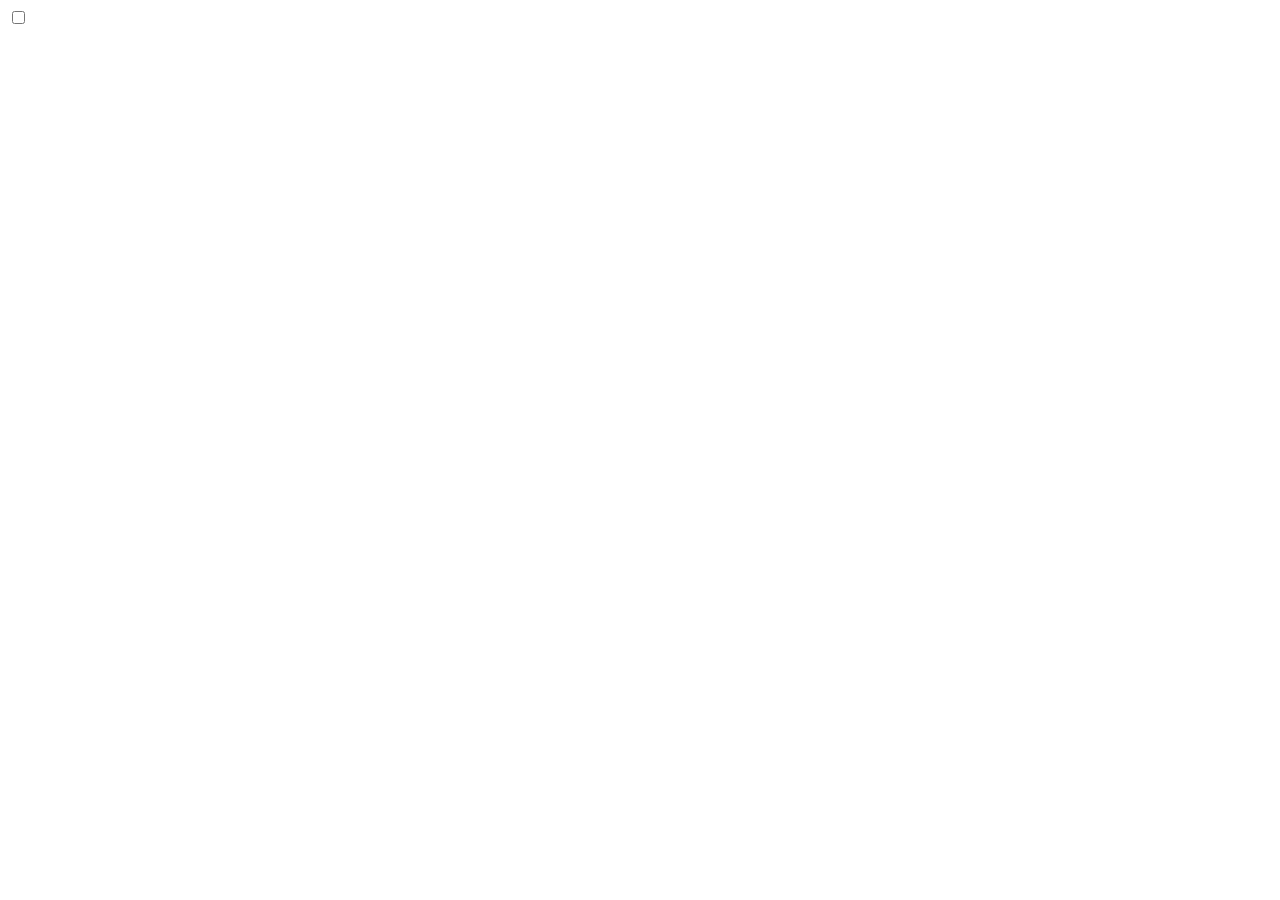
==== horse.html @ a1e8203f "horse" ====
<!DOCTYPE html>
<html lang="en" >
<head>
  <meta charset="UTF-8">
  <title>Clip Clop Clippity Clop [CSS Only] </title>
  <link rel="stylesheet" href="./style.css">

</head>
<body>
<!-- partial:index.partial.html -->
<input type="checkbox" id="toggle" >
<label for="toggle">
	<div class="floor"></div>
	
	<div class="🐴 animate">
		<div class="front-leg right">
			<div class="shoulder">
				<div class="upper">
					<div class="knee">
						<div class="lower">
							<div class="ankle">
								<div class="foot">
									<div class="hoof"></div>
								</div>
							</div>
						</div>
					</div>
				</div>
			</div>
		</div>
		<div class="back-leg right">
			<div class="top">
				<div class="thigh">
					<div class="lower-leg">
						<div class="foot">
							<div class="hoof"></div>
						</div>
					</div>
				</div>
			</div>
		</div>
		<div class="tail">
			<div class="nub">
				<div class="section">
				<div class="section">
				<div class="section">
				<div class="section">
				<div class="section">
				<div class="section last">
				</div>
				</div>
				</div>
				</div>
				</div>
				</div>
			</div>
		</div>
		<div class="body">
			<div class="section">
			<div class="section">
			<div class="section">
			<div class="section">
			<div class="section last">
			</div>
			</div>
			</div>
			</div>
			</div>
			<div class="back-side"></div>
		</div>
		
		<div class="neck">
			<div class="under"></div>
			<div class="front"></div>
			<div class="base"></div>
			<div class="top"></div>
			<div class="shoulder"></div>
		</div>
		<div class="front-leg left">
			<div class="shoulder">
				<div class="upper">
					<div class="knee">
						<div class="lower">
							<div class="ankle">
								<div class="foot">
									<div class="hoof"></div>
								</div>
							</div>
						</div>
					</div>
				</div>
			</div>
		</div>
		
		<div class="back-leg left">
			<div class="top">
				<div class="thigh">
					<div class="lower-leg">
						<div class="foot">
							<div class="hoof"></div>
						</div>
					</div>
				</div>
			</div>
		</div>
		
		<div class="head">
			<div class="skull"></div>
			<div class="nose"></div>
			<div class="face"></div>
			<div class="lip"></div>
			<div class="jaw"></div>
			<div class="chin"></div>
			<div class="ear"></div>
			<div class="eye"></div>
		</div>
	</div>	
	
	<div class="dust front">
		<div class="particle"></div>
		<div class="particle"></div>
		<div class="particle"></div>
		<div class="particle"></div>
		<div class="particle"></div>
		<div class="particle"></div>
		<div class="particle"></div>
		<div class="particle"></div>
		<div class="particle"></div>
		<div class="particle"></div>
		<div class="particle"></div>
		<div class="particle"></div>
		<div class="particle"></div>
		<div class="particle"></div>
		<div class="particle"></div>
		<div class="particle"></div>
		<div class="particle"></div>
		<div class="particle"></div>
		<div class="particle"></div>
		<div class="particle"></div>
		<div class="particle"></div>
		<div class="particle"></div>
		<div class="particle"></div>
		<div class="particle"></div>
		<div class="particle"></div>
		<div class="particle"></div>
		<div class="particle"></div>
		<div class="particle"></div>
		<div class="particle"></div>
		<div class="particle"></div>
	</div>
	<div class="dust back">
		<div class="particle"></div>
		<div class="particle"></div>
		<div class="particle"></div>
		<div class="particle"></div>
		<div class="particle"></div>
		<div class="particle"></div>
		<div class="particle"></div>
		<div class="particle"></div>
		<div class="particle"></div>
		<div class="particle"></div>
		<div class="particle"></div>
		<div class="particle"></div>
		<div class="particle"></div>
		<div class="particle"></div>
		<div class="particle"></div>
		<div class="particle"></div>
		<div class="particle"></div>
		<div class="particle"></div>
		<div class="particle"></div>
		<div class="particle"></div>
		<div class="particle"></div>
		<div class="particle"></div>
		<div class="particle"></div>
		<div class="particle"></div>
		<div class="particle"></div>
		<div class="particle"></div>
		<div class="particle"></div>
		<div class="particle"></div>
		<div class="particle"></div>
		<div class="particle"></div>
	</div>
	
	
</label>
<!-- partial -->
  <script src='https://codepen.io/ste-vg/pen/zBVaZw.js'></script><script  src="./script.js"></script>

</body>
</html>
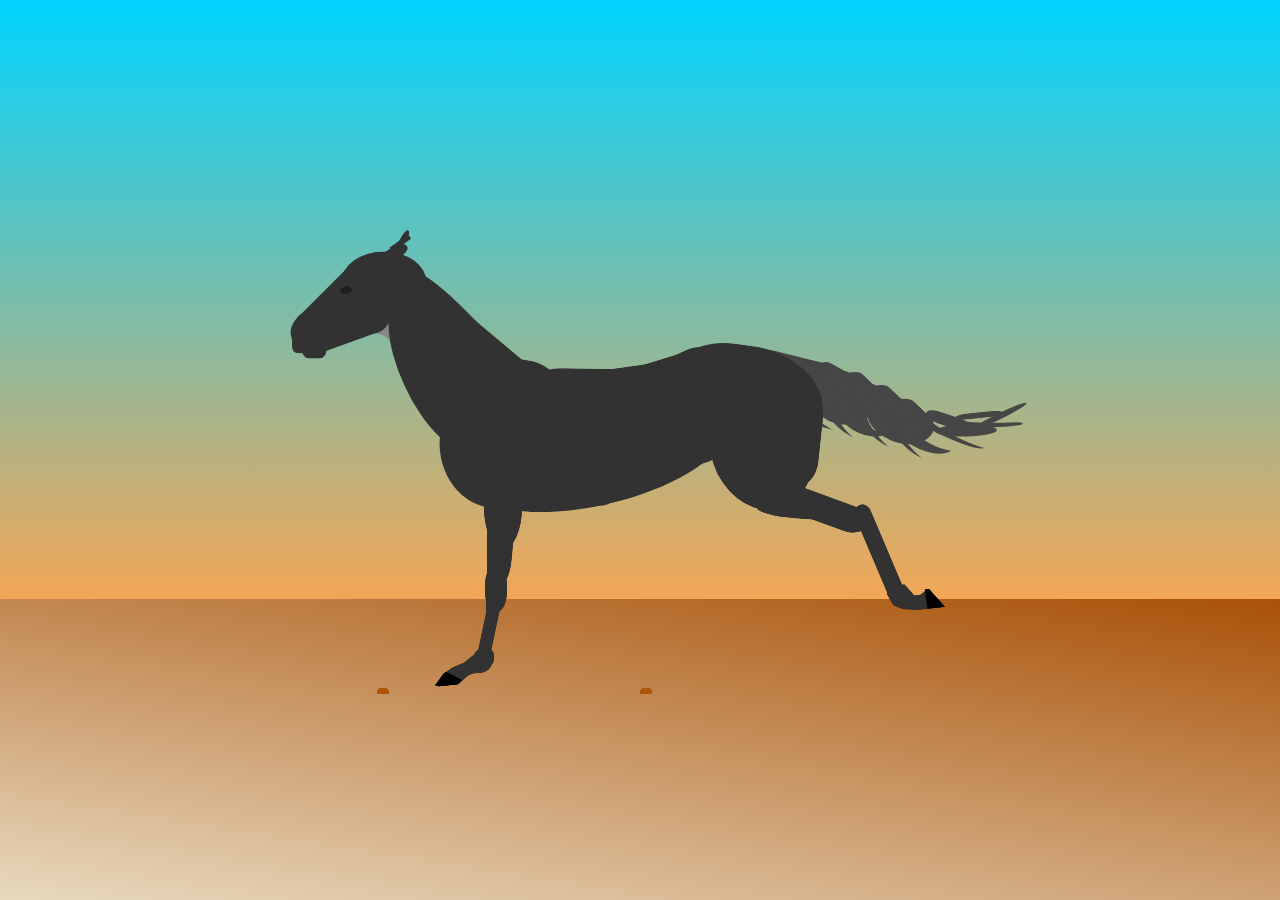
==== commit e5b3dd02: "Update horse.html" ====
--- a/horse.html
+++ b/horse.html
@@ -3,7 +3,7 @@
 <head>
   <meta charset="UTF-8">
   <title>Clip Clop Clippity Clop [CSS Only] </title>
-  <link rel="stylesheet" href="./style.css">
+  <link rel="stylesheet" href="./horse.css">
 
 </head>
 <body>
--- a/horse.css
+++ b/horse.css
@@ -0,0 +1,2782 @@
+@charset "UTF-8";
+/*
+
+Click the horse for slow-mo :)
+
+*/
+:root {
+  font-size: 22vmin;
+  --outlines: transparent;
+  --speed: 0.8s;
+  --delay-gap: 8;
+  --horse-width: 3.8rem;
+  --horse-height: 2.5rem;
+  --color-horse: rgba(50, 50, 50, 1);
+  --color-horse-back: rgba(30, 30, 30, 1);
+  --color-hair: rgba(70, 70, 70, 1);
+  --color-hoof: rgba(0, 0, 0, 1);
+  --color-dust: #AF540B;
+  --color-floor: #F1D1AF;
+  --color-sky: #C4C4FF;
+}
+
+input[type=checkbox] {
+  opacity: 0;
+}
+
+input[type=checkbox]:checked ~ label {
+  --outlines: white;
+  --speed: 8s;
+  --color-horse: rgba(50, 50, 50, 0.3);
+  --color-horse-back: rgba(30, 30, 30, 0.3);
+  --color-hair: rgba(70, 70, 70, 0.3);
+  --color-hoof: rgba(0, 0, 0, 0.3);
+}
+
+* {
+  position: relative;
+}
+
+html, body {
+  width: 100%;
+  height: 100%;
+  margin: 0;
+  padding: 0;
+  background: linear-gradient(0deg, #ffa44e 30%, #00d4ff 100%);
+}
+
+body {
+  display: flex;
+  justify-content: center;
+  align-items: center;
+}
+
+label {
+  cursor: pointer;
+}
+
+.dust {
+  position: fixed;
+  top: 0;
+  left: 0;
+  right: 0;
+  bottom: calc(((100vh - var(--horse-height)) / 2) + 0.02rem);
+  overflow: hidden;
+}
+
+.floor {
+  background-color: var(--color-floor);
+  background: linear-gradient(9deg, #e8d9be 0%, #A95108 100%);
+  position: fixed;
+  top: calc(50vh + (var(--horse-height) / 2) - 0.5rem);
+  left: 0;
+  right: 0;
+  bottom: 0;
+  overflow: hidden;
+}
+
+.dust .particle {
+  background-color: var(--color-dust);
+  width: 0.05rem;
+  height: 0.05rem;
+  border-radius: 50%;
+  position: absolute;
+  border: 1px dashed var(--outlines);
+  top: calc(50vh + (var(--horse-height) / 2) - 0.05rem);
+  left: calc(50vw - (var(--horse-width) / 2) + (var(--horse-width) * 0.15));
+}
+
+.dust.back .particle {
+  left: calc(50vw - (var(--horse-width) / 2) + (var(--horse-width) * 0.5));
+}
+
+@-webkit-keyframes particle-animation-1 {
+  100% {
+    transform: translateX(calc(0.0032284442 * var(--horse-width) )) translateY(calc(-0.0068342587 * (var(--horse-height) / 5))) scale(4) rotate(-121.5deg);
+    opacity: 0;
+  }
+}
+
+@keyframes particle-animation-1 {
+  100% {
+    transform: translateX(calc(0.0032284442 * var(--horse-width) )) translateY(calc(-0.0068342587 * (var(--horse-height) / 5))) scale(4) rotate(-121.5deg);
+    opacity: 0;
+  }
+}
+.particle:nth-child(1) {
+  transform-origin: -20% -20%;
+  -webkit-animation: particle-animation-1 var(--speed) ease-out infinite;
+          animation: particle-animation-1 var(--speed) ease-out infinite;
+  -webkit-animation-delay: calc((var(--speed) * 0.1) + 0.01s);
+          animation-delay: calc((var(--speed) * 0.1) + 0.01s);
+}
+
+.dust.back .particle:nth-child(1) {
+  -webkit-animation-delay: calc((var(--speed) * 0.68) + 0.01s);
+          animation-delay: calc((var(--speed) * 0.68) + 0.01s);
+}
+
+@-webkit-keyframes particle-animation-2 {
+  100% {
+    transform: translateX(calc(0.6863482335 * var(--horse-width) )) translateY(calc(-0.0020651189 * (var(--horse-height) / 5))) scale(3) rotate(-178.5deg);
+    opacity: 0;
+  }
+}
+
+@keyframes particle-animation-2 {
+  100% {
+    transform: translateX(calc(0.6863482335 * var(--horse-width) )) translateY(calc(-0.0020651189 * (var(--horse-height) / 5))) scale(3) rotate(-178.5deg);
+    opacity: 0;
+  }
+}
+.particle:nth-child(2) {
+  transform-origin: -20% -20%;
+  -webkit-animation: particle-animation-2 var(--speed) ease-out infinite;
+          animation: particle-animation-2 var(--speed) ease-out infinite;
+  -webkit-animation-delay: calc((var(--speed) * 0.1) + 0.02s);
+          animation-delay: calc((var(--speed) * 0.1) + 0.02s);
+}
+
+.dust.back .particle:nth-child(2) {
+  -webkit-animation-delay: calc((var(--speed) * 0.68) + 0.02s);
+          animation-delay: calc((var(--speed) * 0.68) + 0.02s);
+}
+
+@-webkit-keyframes particle-animation-3 {
+  100% {
+    transform: translateX(calc(0.329486921 * var(--horse-width) )) translateY(calc(-0.0025315132 * (var(--horse-height) / 5))) scale(6) rotate(-100.5deg);
+    opacity: 0;
+  }
+}
+
+@keyframes particle-animation-3 {
+  100% {
+    transform: translateX(calc(0.329486921 * var(--horse-width) )) translateY(calc(-0.0025315132 * (var(--horse-height) / 5))) scale(6) rotate(-100.5deg);
+    opacity: 0;
+  }
+}
+.particle:nth-child(3) {
+  transform-origin: -20% -20%;
+  -webkit-animation: particle-animation-3 var(--speed) ease-out infinite;
+          animation: particle-animation-3 var(--speed) ease-out infinite;
+  -webkit-animation-delay: calc((var(--speed) * 0.1) + 0.03s);
+          animation-delay: calc((var(--speed) * 0.1) + 0.03s);
+}
+
+.dust.back .particle:nth-child(3) {
+  -webkit-animation-delay: calc((var(--speed) * 0.68) + 0.03s);
+          animation-delay: calc((var(--speed) * 0.68) + 0.03s);
+}
+
+@-webkit-keyframes particle-animation-4 {
+  100% {
+    transform: translateX(calc(0.0039530168 * var(--horse-width) )) translateY(calc(-0.0009096819 * (var(--horse-height) / 5))) scale(5) rotate(-151.5deg);
+    opacity: 0;
+  }
+}
+
+@keyframes particle-animation-4 {
+  100% {
+    transform: translateX(calc(0.0039530168 * var(--horse-width) )) translateY(calc(-0.0009096819 * (var(--horse-height) / 5))) scale(5) rotate(-151.5deg);
+    opacity: 0;
+  }
+}
+.particle:nth-child(4) {
+  transform-origin: -20% -20%;
+  -webkit-animation: particle-animation-4 var(--speed) ease-out infinite;
+          animation: particle-animation-4 var(--speed) ease-out infinite;
+  -webkit-animation-delay: calc((var(--speed) * 0.1) + 0.04s);
+          animation-delay: calc((var(--speed) * 0.1) + 0.04s);
+}
+
+.dust.back .particle:nth-child(4) {
+  -webkit-animation-delay: calc((var(--speed) * 0.68) + 0.04s);
+          animation-delay: calc((var(--speed) * 0.68) + 0.04s);
+}
+
+@-webkit-keyframes particle-animation-5 {
+  100% {
+    transform: translateX(calc(0.7617485774 * var(--horse-width) )) translateY(calc(-0.0078207746 * (var(--horse-height) / 5))) scale(6) rotate(-3deg);
+    opacity: 0;
+  }
+}
+
+@keyframes particle-animation-5 {
+  100% {
+    transform: translateX(calc(0.7617485774 * var(--horse-width) )) translateY(calc(-0.0078207746 * (var(--horse-height) / 5))) scale(6) rotate(-3deg);
+    opacity: 0;
+  }
+}
+.particle:nth-child(5) {
+  transform-origin: -20% -20%;
+  -webkit-animation: particle-animation-5 var(--speed) ease-out infinite;
+          animation: particle-animation-5 var(--speed) ease-out infinite;
+  -webkit-animation-delay: calc((var(--speed) * 0.1) + 0.05s);
+          animation-delay: calc((var(--speed) * 0.1) + 0.05s);
+}
+
+.dust.back .particle:nth-child(5) {
+  -webkit-animation-delay: calc((var(--speed) * 0.68) + 0.05s);
+          animation-delay: calc((var(--speed) * 0.68) + 0.05s);
+}
+
+@-webkit-keyframes particle-animation-6 {
+  100% {
+    transform: translateX(calc(0.2494992791 * var(--horse-width) )) translateY(calc(-0.0000827818 * (var(--horse-height) / 5))) scale(5) rotate(-112.5deg);
+    opacity: 0;
+  }
+}
+
+@keyframes particle-animation-6 {
+  100% {
+    transform: translateX(calc(0.2494992791 * var(--horse-width) )) translateY(calc(-0.0000827818 * (var(--horse-height) / 5))) scale(5) rotate(-112.5deg);
+    opacity: 0;
+  }
+}
+.particle:nth-child(6) {
+  transform-origin: -20% -20%;
+  -webkit-animation: particle-animation-6 var(--speed) ease-out infinite;
+          animation: particle-animation-6 var(--speed) ease-out infinite;
+  -webkit-animation-delay: calc((var(--speed) * 0.1) + 0.06s);
+          animation-delay: calc((var(--speed) * 0.1) + 0.06s);
+}
+
+.dust.back .particle:nth-child(6) {
+  -webkit-animation-delay: calc((var(--speed) * 0.68) + 0.06s);
+          animation-delay: calc((var(--speed) * 0.68) + 0.06s);
+}
+
+@-webkit-keyframes particle-animation-7 {
+  100% {
+    transform: translateX(calc(0.2925409805 * var(--horse-width) )) translateY(calc(-0.0026830112 * (var(--horse-height) / 5))) scale(3) rotate(-120.5deg);
+    opacity: 0;
+  }
+}
+
+@keyframes particle-animation-7 {
+  100% {
+    transform: translateX(calc(0.2925409805 * var(--horse-width) )) translateY(calc(-0.0026830112 * (var(--horse-height) / 5))) scale(3) rotate(-120.5deg);
+    opacity: 0;
+  }
+}
+.particle:nth-child(7) {
+  transform-origin: -20% -20%;
+  -webkit-animation: particle-animation-7 var(--speed) ease-out infinite;
+          animation: particle-animation-7 var(--speed) ease-out infinite;
+  -webkit-animation-delay: calc((var(--speed) * 0.1) + 0.07s);
+          animation-delay: calc((var(--speed) * 0.1) + 0.07s);
+}
+
+.dust.back .particle:nth-child(7) {
+  -webkit-animation-delay: calc((var(--speed) * 0.68) + 0.07s);
+          animation-delay: calc((var(--speed) * 0.68) + 0.07s);
+}
+
+@-webkit-keyframes particle-animation-8 {
+  100% {
+    transform: translateX(calc(0.4235225111 * var(--horse-width) )) translateY(calc(-0.0029435863 * (var(--horse-height) / 5))) scale(4) rotate(-177deg);
+    opacity: 0;
+  }
+}
+
+@keyframes particle-animation-8 {
+  100% {
+    transform: translateX(calc(0.4235225111 * var(--horse-width) )) translateY(calc(-0.0029435863 * (var(--horse-height) / 5))) scale(4) rotate(-177deg);
+    opacity: 0;
+  }
+}
+.particle:nth-child(8) {
+  transform-origin: -20% -20%;
+  -webkit-animation: particle-animation-8 var(--speed) ease-out infinite;
+          animation: particle-animation-8 var(--speed) ease-out infinite;
+  -webkit-animation-delay: calc((var(--speed) * 0.1) + 0.08s);
+          animation-delay: calc((var(--speed) * 0.1) + 0.08s);
+}
+
+.dust.back .particle:nth-child(8) {
+  -webkit-animation-delay: calc((var(--speed) * 0.68) + 0.08s);
+          animation-delay: calc((var(--speed) * 0.68) + 0.08s);
+}
+
+@-webkit-keyframes particle-animation-9 {
+  100% {
+    transform: translateX(calc(0.4312128535 * var(--horse-width) )) translateY(calc(-0.0031257883 * (var(--horse-height) / 5))) scale(3) rotate(-126deg);
+    opacity: 0;
+  }
+}
+
+@keyframes particle-animation-9 {
+  100% {
+    transform: translateX(calc(0.4312128535 * var(--horse-width) )) translateY(calc(-0.0031257883 * (var(--horse-height) / 5))) scale(3) rotate(-126deg);
+    opacity: 0;
+  }
+}
+.particle:nth-child(9) {
+  transform-origin: -20% -20%;
+  -webkit-animation: particle-animation-9 var(--speed) ease-out infinite;
+          animation: particle-animation-9 var(--speed) ease-out infinite;
+  -webkit-animation-delay: calc((var(--speed) * 0.1) + 0.09s);
+          animation-delay: calc((var(--speed) * 0.1) + 0.09s);
+}
+
+.dust.back .particle:nth-child(9) {
+  -webkit-animation-delay: calc((var(--speed) * 0.68) + 0.09s);
+          animation-delay: calc((var(--speed) * 0.68) + 0.09s);
+}
+
+@-webkit-keyframes particle-animation-10 {
+  100% {
+    transform: translateX(calc(0.4293283354 * var(--horse-width) )) translateY(calc(-0.0041234414 * (var(--horse-height) / 5))) scale(5) rotate(-153.5deg);
+    opacity: 0;
+  }
+}
+
+@keyframes particle-animation-10 {
+  100% {
+    transform: translateX(calc(0.4293283354 * var(--horse-width) )) translateY(calc(-0.0041234414 * (var(--horse-height) / 5))) scale(5) rotate(-153.5deg);
+    opacity: 0;
+  }
+}
+.particle:nth-child(10) {
+  transform-origin: -20% -20%;
+  -webkit-animation: particle-animation-10 var(--speed) ease-out infinite;
+          animation: particle-animation-10 var(--speed) ease-out infinite;
+  -webkit-animation-delay: calc((var(--speed) * 0.1) + 0.1s);
+          animation-delay: calc((var(--speed) * 0.1) + 0.1s);
+}
+
+.dust.back .particle:nth-child(10) {
+  -webkit-animation-delay: calc((var(--speed) * 0.68) + 0.1s);
+          animation-delay: calc((var(--speed) * 0.68) + 0.1s);
+}
+
+@-webkit-keyframes particle-animation-11 {
+  100% {
+    transform: translateX(calc(0.2676602237 * var(--horse-width) )) translateY(calc(-0.0078166658 * (var(--horse-height) / 5))) scale(5) rotate(-68.5deg);
+    opacity: 0;
+  }
+}
+
+@keyframes particle-animation-11 {
+  100% {
+    transform: translateX(calc(0.2676602237 * var(--horse-width) )) translateY(calc(-0.0078166658 * (var(--horse-height) / 5))) scale(5) rotate(-68.5deg);
+    opacity: 0;
+  }
+}
+.particle:nth-child(11) {
+  transform-origin: -20% -20%;
+  -webkit-animation: particle-animation-11 var(--speed) ease-out infinite;
+          animation: particle-animation-11 var(--speed) ease-out infinite;
+  -webkit-animation-delay: calc((var(--speed) * 0.1) + 0.11s);
+          animation-delay: calc((var(--speed) * 0.1) + 0.11s);
+}
+
+.dust.back .particle:nth-child(11) {
+  -webkit-animation-delay: calc((var(--speed) * 0.68) + 0.11s);
+          animation-delay: calc((var(--speed) * 0.68) + 0.11s);
+}
+
+@-webkit-keyframes particle-animation-12 {
+  100% {
+    transform: translateX(calc(0.3053255229 * var(--horse-width) )) translateY(calc(-0.0001905918 * (var(--horse-height) / 5))) scale(3) rotate(-66.5deg);
+    opacity: 0;
+  }
+}
+
+@keyframes particle-animation-12 {
+  100% {
+    transform: translateX(calc(0.3053255229 * var(--horse-width) )) translateY(calc(-0.0001905918 * (var(--horse-height) / 5))) scale(3) rotate(-66.5deg);
+    opacity: 0;
+  }
+}
+.particle:nth-child(12) {
+  transform-origin: -20% -20%;
+  -webkit-animation: particle-animation-12 var(--speed) ease-out infinite;
+          animation: particle-animation-12 var(--speed) ease-out infinite;
+  -webkit-animation-delay: calc((var(--speed) * 0.1) + 0.12s);
+          animation-delay: calc((var(--speed) * 0.1) + 0.12s);
+}
+
+.dust.back .particle:nth-child(12) {
+  -webkit-animation-delay: calc((var(--speed) * 0.68) + 0.12s);
+          animation-delay: calc((var(--speed) * 0.68) + 0.12s);
+}
+
+@-webkit-keyframes particle-animation-13 {
+  100% {
+    transform: translateX(calc(0.7486485959 * var(--horse-width) )) translateY(calc(-0.0054117865 * (var(--horse-height) / 5))) scale(3) rotate(-10.5deg);
+    opacity: 0;
+  }
+}
+
+@keyframes particle-animation-13 {
+  100% {
+    transform: translateX(calc(0.7486485959 * var(--horse-width) )) translateY(calc(-0.0054117865 * (var(--horse-height) / 5))) scale(3) rotate(-10.5deg);
+    opacity: 0;
+  }
+}
+.particle:nth-child(13) {
+  transform-origin: -20% -20%;
+  -webkit-animation: particle-animation-13 var(--speed) ease-out infinite;
+          animation: particle-animation-13 var(--speed) ease-out infinite;
+  -webkit-animation-delay: calc((var(--speed) * 0.1) + 0.13s);
+          animation-delay: calc((var(--speed) * 0.1) + 0.13s);
+}
+
+.dust.back .particle:nth-child(13) {
+  -webkit-animation-delay: calc((var(--speed) * 0.68) + 0.13s);
+          animation-delay: calc((var(--speed) * 0.68) + 0.13s);
+}
+
+@-webkit-keyframes particle-animation-14 {
+  100% {
+    transform: translateX(calc(0.4981503299 * var(--horse-width) )) translateY(calc(-0.0069063403 * (var(--horse-height) / 5))) scale(4) rotate(-61deg);
+    opacity: 0;
+  }
+}
+
+@keyframes particle-animation-14 {
+  100% {
+    transform: translateX(calc(0.4981503299 * var(--horse-width) )) translateY(calc(-0.0069063403 * (var(--horse-height) / 5))) scale(4) rotate(-61deg);
+    opacity: 0;
+  }
+}
+.particle:nth-child(14) {
+  transform-origin: -20% -20%;
+  -webkit-animation: particle-animation-14 var(--speed) ease-out infinite;
+          animation: particle-animation-14 var(--speed) ease-out infinite;
+  -webkit-animation-delay: calc((var(--speed) * 0.1) + 0.14s);
+          animation-delay: calc((var(--speed) * 0.1) + 0.14s);
+}
+
+.dust.back .particle:nth-child(14) {
+  -webkit-animation-delay: calc((var(--speed) * 0.68) + 0.14s);
+          animation-delay: calc((var(--speed) * 0.68) + 0.14s);
+}
+
+@-webkit-keyframes particle-animation-15 {
+  100% {
+    transform: translateX(calc(0.1480815897 * var(--horse-width) )) translateY(calc(-0.004215333 * (var(--horse-height) / 5))) scale(4) rotate(-171.5deg);
+    opacity: 0;
+  }
+}
+
+@keyframes particle-animation-15 {
+  100% {
+    transform: translateX(calc(0.1480815897 * var(--horse-width) )) translateY(calc(-0.004215333 * (var(--horse-height) / 5))) scale(4) rotate(-171.5deg);
+    opacity: 0;
+  }
+}
+.particle:nth-child(15) {
+  transform-origin: -20% -20%;
+  -webkit-animation: particle-animation-15 var(--speed) ease-out infinite;
+          animation: particle-animation-15 var(--speed) ease-out infinite;
+  -webkit-animation-delay: calc((var(--speed) * 0.1) + 0.15s);
+          animation-delay: calc((var(--speed) * 0.1) + 0.15s);
+}
+
+.dust.back .particle:nth-child(15) {
+  -webkit-animation-delay: calc((var(--speed) * 0.68) + 0.15s);
+          animation-delay: calc((var(--speed) * 0.68) + 0.15s);
+}
+
+@-webkit-keyframes particle-animation-16 {
+  100% {
+    transform: translateX(calc(0.6856329436 * var(--horse-width) )) translateY(calc(-0.0008222026 * (var(--horse-height) / 5))) scale(3) rotate(-104deg);
+    opacity: 0;
+  }
+}
+
+@keyframes particle-animation-16 {
+  100% {
+    transform: translateX(calc(0.6856329436 * var(--horse-width) )) translateY(calc(-0.0008222026 * (var(--horse-height) / 5))) scale(3) rotate(-104deg);
+    opacity: 0;
+  }
+}
+.particle:nth-child(16) {
+  transform-origin: -20% -20%;
+  -webkit-animation: particle-animation-16 var(--speed) ease-out infinite;
+          animation: particle-animation-16 var(--speed) ease-out infinite;
+  -webkit-animation-delay: calc((var(--speed) * 0.1) + 0.16s);
+          animation-delay: calc((var(--speed) * 0.1) + 0.16s);
+}
+
+.dust.back .particle:nth-child(16) {
+  -webkit-animation-delay: calc((var(--speed) * 0.68) + 0.16s);
+          animation-delay: calc((var(--speed) * 0.68) + 0.16s);
+}
+
+@-webkit-keyframes particle-animation-17 {
+  100% {
+    transform: translateX(calc(0.4456696109 * var(--horse-width) )) translateY(calc(-0.0005863001 * (var(--horse-height) / 5))) scale(4) rotate(-169.5deg);
+    opacity: 0;
+  }
+}
+
+@keyframes particle-animation-17 {
+  100% {
+    transform: translateX(calc(0.4456696109 * var(--horse-width) )) translateY(calc(-0.0005863001 * (var(--horse-height) / 5))) scale(4) rotate(-169.5deg);
+    opacity: 0;
+  }
+}
+.particle:nth-child(17) {
+  transform-origin: -20% -20%;
+  -webkit-animation: particle-animation-17 var(--speed) ease-out infinite;
+          animation: particle-animation-17 var(--speed) ease-out infinite;
+  -webkit-animation-delay: calc((var(--speed) * 0.1) + 0.17s);
+          animation-delay: calc((var(--speed) * 0.1) + 0.17s);
+}
+
+.dust.back .particle:nth-child(17) {
+  -webkit-animation-delay: calc((var(--speed) * 0.68) + 0.17s);
+          animation-delay: calc((var(--speed) * 0.68) + 0.17s);
+}
+
+@-webkit-keyframes particle-animation-18 {
+  100% {
+    transform: translateX(calc(0.1108878425 * var(--horse-width) )) translateY(calc(-0.001044141 * (var(--horse-height) / 5))) scale(5) rotate(-58.5deg);
+    opacity: 0;
+  }
+}
+
+@keyframes particle-animation-18 {
+  100% {
+    transform: translateX(calc(0.1108878425 * var(--horse-width) )) translateY(calc(-0.001044141 * (var(--horse-height) / 5))) scale(5) rotate(-58.5deg);
+    opacity: 0;
+  }
+}
+.particle:nth-child(18) {
+  transform-origin: -20% -20%;
+  -webkit-animation: particle-animation-18 var(--speed) ease-out infinite;
+          animation: particle-animation-18 var(--speed) ease-out infinite;
+  -webkit-animation-delay: calc((var(--speed) * 0.1) + 0.18s);
+          animation-delay: calc((var(--speed) * 0.1) + 0.18s);
+}
+
+.dust.back .particle:nth-child(18) {
+  -webkit-animation-delay: calc((var(--speed) * 0.68) + 0.18s);
+          animation-delay: calc((var(--speed) * 0.68) + 0.18s);
+}
+
+@-webkit-keyframes particle-animation-19 {
+  100% {
+    transform: translateX(calc(0.3542310754 * var(--horse-width) )) translateY(calc(-0.0097791359 * (var(--horse-height) / 5))) scale(3) rotate(-111deg);
+    opacity: 0;
+  }
+}
+
+@keyframes particle-animation-19 {
+  100% {
+    transform: translateX(calc(0.3542310754 * var(--horse-width) )) translateY(calc(-0.0097791359 * (var(--horse-height) / 5))) scale(3) rotate(-111deg);
+    opacity: 0;
+  }
+}
+.particle:nth-child(19) {
+  transform-origin: -20% -20%;
+  -webkit-animation: particle-animation-19 var(--speed) ease-out infinite;
+          animation: particle-animation-19 var(--speed) ease-out infinite;
+  -webkit-animation-delay: calc((var(--speed) * 0.1) + 0.19s);
+          animation-delay: calc((var(--speed) * 0.1) + 0.19s);
+}
+
+.dust.back .particle:nth-child(19) {
+  -webkit-animation-delay: calc((var(--speed) * 0.68) + 0.19s);
+          animation-delay: calc((var(--speed) * 0.68) + 0.19s);
+}
+
+@-webkit-keyframes particle-animation-20 {
+  100% {
+    transform: translateX(calc(0.116361236 * var(--horse-width) )) translateY(calc(-0.006129026 * (var(--horse-height) / 5))) scale(3) rotate(-75.5deg);
+    opacity: 0;
+  }
+}
+
+@keyframes particle-animation-20 {
+  100% {
+    transform: translateX(calc(0.116361236 * var(--horse-width) )) translateY(calc(-0.006129026 * (var(--horse-height) / 5))) scale(3) rotate(-75.5deg);
+    opacity: 0;
+  }
+}
+.particle:nth-child(20) {
+  transform-origin: -20% -20%;
+  -webkit-animation: particle-animation-20 var(--speed) ease-out infinite;
+          animation: particle-animation-20 var(--speed) ease-out infinite;
+  -webkit-animation-delay: calc((var(--speed) * 0.1) + 0.2s);
+          animation-delay: calc((var(--speed) * 0.1) + 0.2s);
+}
+
+.dust.back .particle:nth-child(20) {
+  -webkit-animation-delay: calc((var(--speed) * 0.68) + 0.2s);
+          animation-delay: calc((var(--speed) * 0.68) + 0.2s);
+}
+
+@-webkit-keyframes particle-animation-21 {
+  100% {
+    transform: translateX(calc(0.3695569977 * var(--horse-width) )) translateY(calc(-0.0029111959 * (var(--horse-height) / 5))) scale(3) rotate(-17deg);
+    opacity: 0;
+  }
+}
+
+@keyframes particle-animation-21 {
+  100% {
+    transform: translateX(calc(0.3695569977 * var(--horse-width) )) translateY(calc(-0.0029111959 * (var(--horse-height) / 5))) scale(3) rotate(-17deg);
+    opacity: 0;
+  }
+}
+.particle:nth-child(21) {
+  transform-origin: -20% -20%;
+  -webkit-animation: particle-animation-21 var(--speed) ease-out infinite;
+          animation: particle-animation-21 var(--speed) ease-out infinite;
+  -webkit-animation-delay: calc((var(--speed) * 0.1) + 0.21s);
+          animation-delay: calc((var(--speed) * 0.1) + 0.21s);
+}
+
+.dust.back .particle:nth-child(21) {
+  -webkit-animation-delay: calc((var(--speed) * 0.68) + 0.21s);
+          animation-delay: calc((var(--speed) * 0.68) + 0.21s);
+}
+
+@-webkit-keyframes particle-animation-22 {
+  100% {
+    transform: translateX(calc(0.3635496689 * var(--horse-width) )) translateY(calc(-0.0087510204 * (var(--horse-height) / 5))) scale(5) rotate(-5deg);
+    opacity: 0;
+  }
+}
+
+@keyframes particle-animation-22 {
+  100% {
+    transform: translateX(calc(0.3635496689 * var(--horse-width) )) translateY(calc(-0.0087510204 * (var(--horse-height) / 5))) scale(5) rotate(-5deg);
+    opacity: 0;
+  }
+}
+.particle:nth-child(22) {
+  transform-origin: -20% -20%;
+  -webkit-animation: particle-animation-22 var(--speed) ease-out infinite;
+          animation: particle-animation-22 var(--speed) ease-out infinite;
+  -webkit-animation-delay: calc((var(--speed) * 0.1) + 0.22s);
+          animation-delay: calc((var(--speed) * 0.1) + 0.22s);
+}
+
+.dust.back .particle:nth-child(22) {
+  -webkit-animation-delay: calc((var(--speed) * 0.68) + 0.22s);
+          animation-delay: calc((var(--speed) * 0.68) + 0.22s);
+}
+
+@-webkit-keyframes particle-animation-23 {
+  100% {
+    transform: translateX(calc(0.5275683683 * var(--horse-width) )) translateY(calc(-0.0074630226 * (var(--horse-height) / 5))) scale(4) rotate(-135.5deg);
+    opacity: 0;
+  }
+}
+
+@keyframes particle-animation-23 {
+  100% {
+    transform: translateX(calc(0.5275683683 * var(--horse-width) )) translateY(calc(-0.0074630226 * (var(--horse-height) / 5))) scale(4) rotate(-135.5deg);
+    opacity: 0;
+  }
+}
+.particle:nth-child(23) {
+  transform-origin: -20% -20%;
+  -webkit-animation: particle-animation-23 var(--speed) ease-out infinite;
+          animation: particle-animation-23 var(--speed) ease-out infinite;
+  -webkit-animation-delay: calc((var(--speed) * 0.1) + 0.23s);
+          animation-delay: calc((var(--speed) * 0.1) + 0.23s);
+}
+
+.dust.back .particle:nth-child(23) {
+  -webkit-animation-delay: calc((var(--speed) * 0.68) + 0.23s);
+          animation-delay: calc((var(--speed) * 0.68) + 0.23s);
+}
+
+@-webkit-keyframes particle-animation-24 {
+  100% {
+    transform: translateX(calc(0.1238142399 * var(--horse-width) )) translateY(calc(-0.001931674 * (var(--horse-height) / 5))) scale(6) rotate(-34deg);
+    opacity: 0;
+  }
+}
+
+@keyframes particle-animation-24 {
+  100% {
+    transform: translateX(calc(0.1238142399 * var(--horse-width) )) translateY(calc(-0.001931674 * (var(--horse-height) / 5))) scale(6) rotate(-34deg);
+    opacity: 0;
+  }
+}
+.particle:nth-child(24) {
+  transform-origin: -20% -20%;
+  -webkit-animation: particle-animation-24 var(--speed) ease-out infinite;
+          animation: particle-animation-24 var(--speed) ease-out infinite;
+  -webkit-animation-delay: calc((var(--speed) * 0.1) + 0.24s);
+          animation-delay: calc((var(--speed) * 0.1) + 0.24s);
+}
+
+.dust.back .particle:nth-child(24) {
+  -webkit-animation-delay: calc((var(--speed) * 0.68) + 0.24s);
+          animation-delay: calc((var(--speed) * 0.68) + 0.24s);
+}
+
+@-webkit-keyframes particle-animation-25 {
+  100% {
+    transform: translateX(calc(0.3157641913 * var(--horse-width) )) translateY(calc(-0.0091640135 * (var(--horse-height) / 5))) scale(6) rotate(-9.5deg);
+    opacity: 0;
+  }
+}
+
+@keyframes particle-animation-25 {
+  100% {
+    transform: translateX(calc(0.3157641913 * var(--horse-width) )) translateY(calc(-0.0091640135 * (var(--horse-height) / 5))) scale(6) rotate(-9.5deg);
+    opacity: 0;
+  }
+}
+.particle:nth-child(25) {
+  transform-origin: -20% -20%;
+  -webkit-animation: particle-animation-25 var(--speed) ease-out infinite;
+          animation: particle-animation-25 var(--speed) ease-out infinite;
+  -webkit-animation-delay: calc((var(--speed) * 0.1) + 0.25s);
+          animation-delay: calc((var(--speed) * 0.1) + 0.25s);
+}
+
+.dust.back .particle:nth-child(25) {
+  -webkit-animation-delay: calc((var(--speed) * 0.68) + 0.25s);
+          animation-delay: calc((var(--speed) * 0.68) + 0.25s);
+}
+
+@-webkit-keyframes particle-animation-26 {
+  100% {
+    transform: translateX(calc(0.1661312257 * var(--horse-width) )) translateY(calc(-0.0052981675 * (var(--horse-height) / 5))) scale(6) rotate(-167.5deg);
+    opacity: 0;
+  }
+}
+
+@keyframes particle-animation-26 {
+  100% {
+    transform: translateX(calc(0.1661312257 * var(--horse-width) )) translateY(calc(-0.0052981675 * (var(--horse-height) / 5))) scale(6) rotate(-167.5deg);
+    opacity: 0;
+  }
+}
+.particle:nth-child(26) {
+  transform-origin: -20% -20%;
+  -webkit-animation: particle-animation-26 var(--speed) ease-out infinite;
+          animation: particle-animation-26 var(--speed) ease-out infinite;
+  -webkit-animation-delay: calc((var(--speed) * 0.1) + 0.26s);
+          animation-delay: calc((var(--speed) * 0.1) + 0.26s);
+}
+
+.dust.back .particle:nth-child(26) {
+  -webkit-animation-delay: calc((var(--speed) * 0.68) + 0.26s);
+          animation-delay: calc((var(--speed) * 0.68) + 0.26s);
+}
+
+@-webkit-keyframes particle-animation-27 {
+  100% {
+    transform: translateX(calc(0.6388802869 * var(--horse-width) )) translateY(calc(-0.0034645177 * (var(--horse-height) / 5))) scale(4) rotate(-140.5deg);
+    opacity: 0;
+  }
+}
+
+@keyframes particle-animation-27 {
+  100% {
+    transform: translateX(calc(0.6388802869 * var(--horse-width) )) translateY(calc(-0.0034645177 * (var(--horse-height) / 5))) scale(4) rotate(-140.5deg);
+    opacity: 0;
+  }
+}
+.particle:nth-child(27) {
+  transform-origin: -20% -20%;
+  -webkit-animation: particle-animation-27 var(--speed) ease-out infinite;
+          animation: particle-animation-27 var(--speed) ease-out infinite;
+  -webkit-animation-delay: calc((var(--speed) * 0.1) + 0.27s);
+          animation-delay: calc((var(--speed) * 0.1) + 0.27s);
+}
+
+.dust.back .particle:nth-child(27) {
+  -webkit-animation-delay: calc((var(--speed) * 0.68) + 0.27s);
+          animation-delay: calc((var(--speed) * 0.68) + 0.27s);
+}
+
+@-webkit-keyframes particle-animation-28 {
+  100% {
+    transform: translateX(calc(0.2704423215 * var(--horse-width) )) translateY(calc(-0.0058200562 * (var(--horse-height) / 5))) scale(5) rotate(-145deg);
+    opacity: 0;
+  }
+}
+
+@keyframes particle-animation-28 {
+  100% {
+    transform: translateX(calc(0.2704423215 * var(--horse-width) )) translateY(calc(-0.0058200562 * (var(--horse-height) / 5))) scale(5) rotate(-145deg);
+    opacity: 0;
+  }
+}
+.particle:nth-child(28) {
+  transform-origin: -20% -20%;
+  -webkit-animation: particle-animation-28 var(--speed) ease-out infinite;
+          animation: particle-animation-28 var(--speed) ease-out infinite;
+  -webkit-animation-delay: calc((var(--speed) * 0.1) + 0.28s);
+          animation-delay: calc((var(--speed) * 0.1) + 0.28s);
+}
+
+.dust.back .particle:nth-child(28) {
+  -webkit-animation-delay: calc((var(--speed) * 0.68) + 0.28s);
+          animation-delay: calc((var(--speed) * 0.68) + 0.28s);
+}
+
+@-webkit-keyframes particle-animation-29 {
+  100% {
+    transform: translateX(calc(0.6475290031 * var(--horse-width) )) translateY(calc(-0.0072448638 * (var(--horse-height) / 5))) scale(4) rotate(-100.5deg);
+    opacity: 0;
+  }
+}
+
+@keyframes particle-animation-29 {
+  100% {
+    transform: translateX(calc(0.6475290031 * var(--horse-width) )) translateY(calc(-0.0072448638 * (var(--horse-height) / 5))) scale(4) rotate(-100.5deg);
+    opacity: 0;
+  }
+}
+.particle:nth-child(29) {
+  transform-origin: -20% -20%;
+  -webkit-animation: particle-animation-29 var(--speed) ease-out infinite;
+          animation: particle-animation-29 var(--speed) ease-out infinite;
+  -webkit-animation-delay: calc((var(--speed) * 0.1) + 0.29s);
+          animation-delay: calc((var(--speed) * 0.1) + 0.29s);
+}
+
+.dust.back .particle:nth-child(29) {
+  -webkit-animation-delay: calc((var(--speed) * 0.68) + 0.29s);
+          animation-delay: calc((var(--speed) * 0.68) + 0.29s);
+}
+
+@-webkit-keyframes particle-animation-30 {
+  100% {
+    transform: translateX(calc(0.4453159891 * var(--horse-width) )) translateY(calc(-0.0024544691 * (var(--horse-height) / 5))) scale(3) rotate(-4deg);
+    opacity: 0;
+  }
+}
+
+@keyframes particle-animation-30 {
+  100% {
+    transform: translateX(calc(0.4453159891 * var(--horse-width) )) translateY(calc(-0.0024544691 * (var(--horse-height) / 5))) scale(3) rotate(-4deg);
+    opacity: 0;
+  }
+}
+.particle:nth-child(30) {
+  transform-origin: -20% -20%;
+  -webkit-animation: particle-animation-30 var(--speed) ease-out infinite;
+          animation: particle-animation-30 var(--speed) ease-out infinite;
+  -webkit-animation-delay: calc((var(--speed) * 0.1) + 0.3s);
+          animation-delay: calc((var(--speed) * 0.1) + 0.3s);
+}
+
+.dust.back .particle:nth-child(30) {
+  -webkit-animation-delay: calc((var(--speed) * 0.68) + 0.3s);
+          animation-delay: calc((var(--speed) * 0.68) + 0.3s);
+}
+
+.🐴 {
+  width: var(--horse-width);
+  height: var(--horse-height);
+  border: 0px solid var(--outlines);
+}
+
+.🐴 *, .🐴 *:after, .🐴 *:before {
+  border: 1px dashed var(--outlines);
+}
+
+.🐴 > * {
+  position: absolute;
+  top: var(--part-y, 0);
+  left: var(--part-x, 0);
+  width: var(--part-width, 10px);
+  height: var(--part-height, 10px);
+  border-radius: var(--part-radius, 0);
+  transform: rotate(var(--part-rotate, 0deg));
+  transform-origin: var(--part-origin, 50% 50%);
+  -webkit-animation-delay: var(--delay, 0s) !important;
+          animation-delay: var(--delay, 0s) !important;
+}
+
+.🐴 > * *, .🐴 > * *:after, .🐴 > * *:before {
+  position: absolute;
+  background-color: var(--color-horse);
+  top: var(--shape-y, 0);
+  left: var(--shape-x, 0);
+  width: var(--shape-width, 10px);
+  height: var(--shape-height, 10px);
+  border-radius: var(--shape-radius, 0);
+  transform: rotate(var(--shape-rotate, 0deg));
+  transform-origin: var(--shape-origin, 50% 50%);
+  -webkit-animation-delay: var(--delay, 0s) !important;
+          animation-delay: var(--delay, 0s) !important;
+}
+
+/* ================
+
+   HEAD
+
+   ================ */
+.head {
+  --part-width: 20%;
+  --part-height: 15%;
+  --part-x: -1%;
+  --part-y: 3%;
+  --part-origin: 100% 50%;
+  --part-rotate: -40deg;
+  border: none;
+}
+
+.head .skull {
+  --shape-width: 55%;
+  --shape-height: 80%;
+  --shape-radius: 50%;
+  --shape-x: 43%;
+  --shape-y: 10%;
+  --shape-rotate: 40deg;
+}
+
+.head .eye {
+  background-color: var(--color-horse-back);
+  --shape-width: 6%;
+  --shape-height: 10%;
+  --shape-radius: 30% 100%;
+  --shape-x: 45%;
+  --shape-y: 20%;
+  --shape-rotate: 0deg;
+}
+
+.head .face {
+  --shape-width: 47%;
+  --shape-height: 50%;
+  --shape-y: 8%;
+  --shape-x: 14%;
+  --shape-rotate: -5deg;
+}
+
+.head .nose {
+  --shape-x: 0%;
+  --shape-y: 11.7%;
+  --shape-width: 24%;
+  --shape-height: 35%;
+  --shape-radius: 50%;
+  --shape-rotate: -12deg;
+}
+
+.head .jaw {
+  --shape-width: 25%;
+  --shape-height: 60%;
+  --shape-x: 40%;
+  --shape-y: 37%;
+  --shape-radius: 45%;
+  transform: skew(0deg) rotate(40deg);
+}
+
+.head .lip {
+  --shape-rotate: 40deg;
+  --shape-x: -3%;
+  --shape-y: 28%;
+  --shape-radius: 30%;
+  --shape-width: 12%;
+  --shape-height: 25%;
+}
+
+.head .chin {
+  --shape-width: 15%;
+  --shape-height: 40%;
+  --shape-y: 31%;
+  --shape-x: 2%;
+  --shape-radius: 30%;
+  --shape-rotate: 40deg;
+}
+
+.head .chin:after {
+  content: "";
+  --shape-width: 130%;
+  --shape-height: 180%;
+  --shape-radius: 0;
+  --shape-x: 123%;
+  --shape-y: -95%;
+  --shape-rotate: 70deg;
+}
+
+.head .ear {
+  --shape-width: 20%;
+  --shape-height: 15%;
+  --shape-y: 17%;
+  --shape-x: 78%;
+  --shape-radius: 50%;
+  --shape-rotate: 10deg;
+  --shape-origin: 0% 50%;
+}
+
+.head .ear:after {
+  content: "";
+  --shape-width: 70%;
+  --shape-height: 40%;
+  --shape-y: 10%;
+  --shape-x: 65%;
+  --shape-radius: 40%;
+  --shape-rotate: -30deg;
+}
+
+.head .ear:before {
+  content: "";
+  --shape-width: 70%;
+  --shape-height: 30%;
+  --shape-y: -20%;
+  --shape-x: 50%;
+  --shape-radius: 0%;
+  --shape-rotate: -5deg;
+}
+
+/* ================
+
+   NECK
+
+   ================ */
+.neck {
+  --part-width: 30%;
+  --part-height: 25%;
+  --part-x: 5%;
+  --part-y: 35%;
+  --part-origin: 90% 50%;
+  --part-rotate: 45deg;
+  border: none;
+}
+
+.neck .under {
+  --shape-height: 40%;
+  --shape-width: 16%;
+  --shape-radius: 50%;
+  --shape-x: 11%;
+  --shape-y: 55%;
+  --shape-rotate: -19deg;
+  background-color: transparent;
+  border-top: 0.07rem outset var(--color-horse);
+}
+
+.neck .front {
+  --shape-width: 75%;
+  --shape-height: 55%;
+  --shape-radius: 50%;
+  --shape-y: 28%;
+  --shape-x: 7%;
+  --shape-rotate: 20deg;
+}
+
+.neck .top {
+  --shape-x: 10%;
+  --shape-y: 5%;
+  --shape-width: 50%;
+  --shape-height: 25%;
+  --shape-radius: 50% / 20%;
+  --shape-rotate: 0deg;
+}
+
+.neck .top:after {
+  content: "";
+  --shape-x: 50%;
+  --shape-y: -10%;
+  --shape-width: 70%;
+  --shape-height: 50%;
+  --shape-radius: 0%;
+  --shape-rotate: -5deg;
+}
+
+.neck .base {
+  --shape-width:50%;
+  --shape-height:30%;
+  --shape-x: 20%;
+  --shape-y: 10%;
+  --shape-radius: 30%;
+  --shape-rotate: -10deg;
+}
+
+.neck .shoulder {
+  --shape-width:50%;
+  --shape-height:30%;
+  --shape-x: 48%;
+  --shape-y: -2%;
+  --shape-rotate: -20deg;
+  --shape-radius: 50%;
+}
+
+/* ================
+
+   BODY
+
+   ================ */
+.body {
+  --part-width: 55%;
+  --part-height: 33%;
+  --part-x: 20%;
+  --part-y: 30%;
+  --part-origin: 10% 50%;
+  border: none;
+}
+
+.body .section {
+  --shape-width: 94%;
+  --shape-height: 90%;
+  --shape-x: 40%;
+  --shape-y: 5%;
+  --shape-origin: 10% 30%;
+  --shape-radius: 50% 0 20% 20%;
+  --shape-rotate: -9deg;
+}
+
+.body .section.last {
+  --shape-radius: 45%;
+}
+
+.body .section.last:after {
+  content: none;
+}
+
+.body > .section {
+  --shape-x: 4%;
+  --shape-y: 4%;
+  --shape-width: 32%;
+  --shape-height: 92%;
+  --shape-rotate: 10deg;
+  --shape-origin: 50% 50%;
+  --shape-radius: 45%;
+}
+
+.body > .section:after {
+  content: "";
+  --shape-height: 70%;
+  --shape-width: 202%;
+  --shape-x: 40%;
+  --shape-y: 48%;
+  --shape-rotate: -23deg;
+  --shape-origin: 0% 100%;
+  --shape-radius: 50%;
+}
+
+.body .back-side {
+  --shape-x: 60%;
+  --shape-y: -10%;
+  --shape-width: 38%;
+  --shape-height: 70%;
+  --shape-origin: 0 0;
+  --shape-rotate: 8deg;
+  --shape-radius: 40% 50% 50%;
+}
+
+/* ================
+
+   TAIL
+
+   ================ */
+.tail {
+  --part-width: 35%;
+  --part-height: 18%;
+  --part-x: 63%;
+  --part-y: 29%;
+  --part-rotate: 10deg;
+  --part-origin: 0% 50%;
+  border: none;
+}
+
+.tail .nub {
+  --shape-width: 35%;
+  --shape-height: 30%;
+  --shape-rotate: 4deg;
+  --shape-origin: 10% 50%;
+  --shape-radius: 20% / 50%;
+  background-color: var(--color-hair);
+}
+
+.tail .section {
+  --shape-width: 100%;
+  --shape-height: 90%;
+  --shape-rotate: 15deg;
+  --shape-origin: 0% 50%;
+  --shape-radius: 30% / 50%;
+  --shape-y: -25%;
+  --shape-x: 60%;
+  background-color: var(--color-hair);
+}
+
+.tail .section:after {
+  content: "";
+  --shape-width: 170%;
+  --shape-height: 120%;
+  --shape-rotate: 6deg;
+  --shape-origin: 0% 50%;
+  --shape-radius: 50%;
+  --shape-y: -10%;
+  --shape-x: 0%;
+  background-color: transparent;
+  box-shadow: -1.5vmin 0.5vmin 0 0 var(--color-hair);
+}
+
+.tail .section:before {
+  content: "";
+  --shape-width: 130%;
+  --shape-height: 100%;
+  --shape-rotate: -20deg;
+  --shape-origin: 0% 50%;
+  --shape-radius: 50%;
+  --shape-y: 0%;
+  --shape-x: 50%;
+  background-color: transparent;
+  box-shadow: -1.5vmin 1vmin 0 0 var(--color-hair);
+}
+
+.tail .nub > .section {
+  --shape-width: 50%;
+  --shape-height: 170%;
+}
+
+.tail .section > * > * {
+  --shape-rotate: 0deg;
+  --shape-height: 80%;
+}
+
+.tail .section > * > * > * > * {
+  --shape-rotate: -25deg;
+  --shape-height: 40%;
+}
+
+/* ================
+
+   FRONT LEG
+
+   ================ */
+.front-leg {
+  --part-width: 15%;
+  --part-height: 60%;
+  --part-x: 20%;
+  --part-y: 40%;
+  --part-origin: 100% 50%;
+  border: none;
+}
+
+.front-leg.right {
+  --color-horse: var(--color-horse-back);
+  --delay: calc( 0s - var(--speed) / var(--delay-gap));
+}
+
+.front-leg .shoulder {
+  --shape-x: 20%;
+  --shape-width: 80%;
+  --shape-height: 35%;
+  --shape-origin: 100% 50%;
+  --shape-radius: 30% 30% 30% 50%;
+  --shape-rotate: -0deg;
+}
+
+.front-leg .upper {
+  --shape-x: 40%;
+  --shape-y: 60%;
+  --shape-width: 40%;
+  --shape-height: 80%;
+  --shape-origin: 40% 10%;
+  --shape-radius: 30% 30% 50% 50%;
+  --shape-rotate: 0deg;
+}
+
+.front-leg .upper:before {
+  content: "";
+  --shape-x: 5%;
+  --shape-radius: 20%;
+  --shape-rotate: 0deg;
+}
+
+.front-leg .upper:after {
+  content: "";
+  --shape-x: 40%;
+  --shape-y: 60%;
+  --shape-height: 78%;
+  --shape-radius: 40%;
+  --shape-rotate: 5deg;
+}
+
+.front-leg .knee {
+  --shape-x: 0%;
+  --shape-y: 120%;
+  --shape-width: 57%;
+  --shape-height: 55%;
+  --shape-radius: 45%;
+  --shape-origin: 40% 20%;
+  --shape-rotate: -0deg;
+}
+
+.front-leg .knee:before {
+  content: "";
+  --shape-x: 0%;
+  --shape-y: 60%;
+  --shape-width: 30%;
+  --shape-height: 40%;
+  --shape-radius: 30%;
+  --shape-rotate: 0deg;
+}
+
+.front-leg .lower {
+  --shape-x: 0%;
+  --shape-y: 80%;
+  --shape-width: 54%;
+  --shape-height: 120%;
+  --shape-radius: 5%;
+  --shape-rotate: 12deg;
+}
+
+.front-leg .ankle {
+  --shape-x: -20%;
+  --shape-y: 80%;
+  --shape-width: 170%;
+  --shape-height: 45%;
+  --shape-radius: 50%;
+  --shape-rotate: 20deg;
+}
+
+.front-leg .foot {
+  --shape-x: -35%;
+  --shape-y: 65%;
+  --shape-width: 120%;
+  --shape-height: 200%;
+  --shape-radius: 0%;
+  --shape-rotate: 30deg;
+  -webkit-clip-path: polygon(0% 0%, 80% 0%, 65% 20%, 63% 30%, 70% 45%, 75% 55%, 46% 90%, 35% 95%, 10% 70%, 5% 50%, 10% 25%);
+          clip-path: polygon(0% 0%, 80% 0%, 65% 20%, 63% 30%, 70% 45%, 75% 55%, 46% 90%, 35% 95%, 10% 70%, 5% 50%, 10% 25%);
+}
+
+.front-leg .hoof {
+  --shape-x: 40%;
+  --shape-y: 52%;
+  --shape-width: 100%;
+  --shape-height: 50%;
+  --shape-radius: 0%;
+  --shape-rotate: 55deg;
+  background-color: var(--color-hoof);
+}
+
+/* ================
+
+   BACK LEG
+
+   ================ */
+.back-leg {
+  --part-width: 20%;
+  --part-height: 70%;
+  --part-x: 60%;
+  --part-y: 32%;
+  --part-origin: 100% 50%;
+  border: none;
+}
+
+.back-leg.right {
+  --color-horse: var(--color-horse-back);
+  --delay: calc( 0s - var(--speed) / var(--delay-gap));
+}
+
+.back-leg .top {
+  --shape-height: 20%;
+  --shape-width: 75%;
+  --shape-radius: 45%;
+  --shape-rotate: 25deg;
+  --shape-x: -8%;
+  background-color: transparent;
+}
+
+.back-leg .top:after {
+  content: "";
+  --shape-height: 140%;
+  --shape-width: 40%;
+  --shape-radius: 50% / 30%;
+  --shape-rotate: -19deg;
+  --shape-x: 55%;
+  --shape-y: 20%;
+  --shape-origin: 50% 10%;
+}
+
+.back-leg .top:before {
+  content: "";
+  --shape-height: 150%;
+  --shape-width: 80%;
+  --shape-radius: 50% / 60%;
+  --shape-rotate: -60deg;
+  --shape-x: 24%;
+  --shape-y: 58%;
+}
+
+.back-leg .thigh {
+  --shape-height: 140%;
+  --shape-width: 22%;
+  --shape-radius: 45% / 20%;
+  --shape-rotate: -95deg;
+  --shape-x: 75%;
+  --shape-y: 172%;
+  --shape-origin: 50% 0%;
+}
+
+.back-leg .thigh:before {
+  content: "";
+  --shape-height: 80%;
+  --shape-width: 50%;
+  --shape-radius: 50%;
+  --shape-rotate: -15deg;
+  --shape-x: -66%;
+  --shape-y: -10%;
+  --shape-origin: 50% 0%;
+}
+
+.back-leg .thigh:after {
+  content: "";
+  --shape-height: 40%;
+  --shape-width: 50%;
+  --shape-radius: 50%;
+  --shape-rotate: 20deg;
+  --shape-x: 110%;
+  --shape-y: 23%;
+  --shape-origin: 50% 50%;
+  background-color: transparent;
+  box-shadow: -1.2% 0.5% 0 0 var(--color-horse);
+}
+
+.back-leg .lower-leg {
+  --shape-height: 100%;
+  --shape-width: 60%;
+  --shape-radius: 50% / 10%;
+  --shape-rotate: 47deg;
+  --shape-x: 80%;
+  --shape-y: 88%;
+  --shape-origin: 50% 0%;
+}
+
+.back-leg .lower-leg:after {
+  --shape-height: 60%;
+  --shape-width: 130%;
+  --shape-radius: 50%;
+  --shape-rotate: -25deg;
+  --shape-x: -155%;
+  --shape-y: 8%;
+  --shape-origin: 50% 50%;
+  background-color: transparent;
+  box-shadow: 15px 1px 0px 0px var(--color-horse);
+}
+
+.back-leg .foot {
+  --shape-x: -120%;
+  --shape-y: 100%;
+  --shape-width: 180%;
+  --shape-height: 60%;
+  --shape-radius: 0%;
+  --shape-rotate: -70deg;
+  -webkit-clip-path: polygon(90% 0%, 95% 10%, 100% 20%, 100% 30%, 60% 45%, 60% 55%, 70% 62%, 80% 65%, 80% 70%, 15% 95%, 10% 50%, 15% 25%, 30% 10%, 70% 0%);
+          clip-path: polygon(90% 0%, 95% 10%, 100% 20%, 100% 30%, 60% 45%, 60% 55%, 70% 62%, 80% 65%, 80% 70%, 15% 95%, 10% 50%, 15% 25%, 30% 10%, 70% 0%);
+}
+
+.back-leg .hoof {
+  --shape-x: -10%;
+  --shape-y: 65%;
+  --shape-width: 100%;
+  --shape-height: 100%;
+  --shape-radius: 0%;
+  --shape-rotate: -5deg;
+  background-color: var(--color-hoof);
+}
+
+/* ================
+
+   ANIMATIONS
+
+   ================ */
+@-webkit-keyframes body {
+  0%, 100% {
+    transform: rotate(8deg) translatex(2%) translatey(-5%);
+  }
+  9% {
+    transform: rotate(4deg) translatex(2%) translatey(0%);
+  }
+  18.1% {
+    transform: rotate(1deg) translatex(0%) translatey(5%);
+  }
+  27.2% {
+    transform: rotate(1deg) translatex(2%) translatey(0%) scaleX(0.92);
+  }
+  36.3% {
+    transform: rotate(0deg) translatex(2%) translatey(-2%) scaleX(0.9);
+  }
+  45.4% {
+    transform: rotate(2deg) translatex(2%) translatey(-3%) scaleX(0.9);
+  }
+  54.5% {
+    transform: rotate(3deg) translatex(2%) translatey(-5%) scaleX(0.9);
+  }
+  63.6% {
+    transform: rotate(4deg) translatex(0%) translatey(-4%) scaleX(0.9);
+  }
+  72.7% {
+    transform: rotate(4.5deg) translatex(0%) translatey(-3%) scaleX(0.95);
+  }
+  81.8% {
+    transform: rotate(6.5deg) translatex(0%) translatey(-5%) scaleX(0.95);
+  }
+  90.9% {
+    transform: rotate(10deg) translatex(0%) translatey(-14%) scaleX(1);
+  }
+}
+@keyframes body {
+  0%, 100% {
+    transform: rotate(8deg) translatex(2%) translatey(-5%);
+  }
+  9% {
+    transform: rotate(4deg) translatex(2%) translatey(0%);
+  }
+  18.1% {
+    transform: rotate(1deg) translatex(0%) translatey(5%);
+  }
+  27.2% {
+    transform: rotate(1deg) translatex(2%) translatey(0%) scaleX(0.92);
+  }
+  36.3% {
+    transform: rotate(0deg) translatex(2%) translatey(-2%) scaleX(0.9);
+  }
+  45.4% {
+    transform: rotate(2deg) translatex(2%) translatey(-3%) scaleX(0.9);
+  }
+  54.5% {
+    transform: rotate(3deg) translatex(2%) translatey(-5%) scaleX(0.9);
+  }
+  63.6% {
+    transform: rotate(4deg) translatex(0%) translatey(-4%) scaleX(0.9);
+  }
+  72.7% {
+    transform: rotate(4.5deg) translatex(0%) translatey(-3%) scaleX(0.95);
+  }
+  81.8% {
+    transform: rotate(6.5deg) translatex(0%) translatey(-5%) scaleX(0.95);
+  }
+  90.9% {
+    transform: rotate(10deg) translatex(0%) translatey(-14%) scaleX(1);
+  }
+}
+.animate .body {
+  -webkit-animation: body var(--speed) linear infinite;
+          animation: body var(--speed) linear infinite;
+}
+
+@-webkit-keyframes front-shoulder {
+  0%, 100% {
+    transform: rotate(20deg) translatex(0%) translatey(6%);
+  }
+  8.3% {
+    transform: rotate(8deg) translatex(-10%) translatey(0%);
+  }
+  16.6% {
+    transform: rotate(0deg) translatex(-12%) translatey(-3%);
+  }
+  24.9% {
+    transform: rotate(0deg) translatex(10%) translatey(0%);
+  }
+  33.3% {
+    transform: rotate(-30deg) translatex(7%) translatey(-12%);
+  }
+  41.6% {
+    transform: rotate(-30deg) translatex(11%) translatey(-10%);
+  }
+  49.9% {
+    transform: rotate(-20deg) translatex(10%) translatey(0%);
+  }
+  58.3% {
+    transform: rotate(-10deg) translatex(30%) translatey(-5%);
+  }
+  66.6% {
+    transform: rotate(15deg) translatex(25%) translatey(5%);
+  }
+  74.9% {
+    transform: rotate(0deg) translatex(0%) translatey(0%);
+  }
+  83.3% {
+    transform: rotate(0deg) translatex(0%) translatey(0%);
+  }
+  91.6% {
+    transform: rotate(20deg) translatex(0%) translatey(0%);
+  }
+}
+
+@keyframes front-shoulder {
+  0%, 100% {
+    transform: rotate(20deg) translatex(0%) translatey(6%);
+  }
+  8.3% {
+    transform: rotate(8deg) translatex(-10%) translatey(0%);
+  }
+  16.6% {
+    transform: rotate(0deg) translatex(-12%) translatey(-3%);
+  }
+  24.9% {
+    transform: rotate(0deg) translatex(10%) translatey(0%);
+  }
+  33.3% {
+    transform: rotate(-30deg) translatex(7%) translatey(-12%);
+  }
+  41.6% {
+    transform: rotate(-30deg) translatex(11%) translatey(-10%);
+  }
+  49.9% {
+    transform: rotate(-20deg) translatex(10%) translatey(0%);
+  }
+  58.3% {
+    transform: rotate(-10deg) translatex(30%) translatey(-5%);
+  }
+  66.6% {
+    transform: rotate(15deg) translatex(25%) translatey(5%);
+  }
+  74.9% {
+    transform: rotate(0deg) translatex(0%) translatey(0%);
+  }
+  83.3% {
+    transform: rotate(0deg) translatex(0%) translatey(0%);
+  }
+  91.6% {
+    transform: rotate(20deg) translatex(0%) translatey(0%);
+  }
+}
+.animate .front-leg .shoulder {
+  -webkit-animation: front-shoulder var(--speed) linear infinite;
+          animation: front-shoulder var(--speed) linear infinite;
+}
+
+@-webkit-keyframes front-upper {
+  0%, 100% {
+    transform: rotate(50deg) translatex(30%) translatey(8%);
+  }
+  8.3% {
+    transform: rotate(45deg) translatex(40%) translatey(10%);
+  }
+  16.6% {
+    transform: rotate(33deg) translatex(25%) translatey(10%);
+  }
+  24.9% {
+    transform: rotate(0deg) translatex(0%) translatey(0%);
+  }
+  33.3% {
+    transform: rotate(18deg) translatex(7%) translatey(10%);
+  }
+  41.6% {
+    transform: rotate(-8deg) translatex(-30%) translatey(15%);
+  }
+  49.9% {
+    transform: rotate(-4deg) translatex(-20%) translatey(10%);
+  }
+  58.3% {
+    transform: rotate(20deg) translatex(17%) translatey(10%);
+  }
+  66.6% {
+    transform: rotate(30deg) translatex(20%) translatey(-10%);
+  }
+  74.9% {
+    transform: rotate(75deg) translatex(40%) translatey(-15%);
+  }
+  83.3% {
+    transform: rotate(85deg) translatex(15%) translatey(-10%);
+  }
+  91.6% {
+    transform: rotate(55deg) translatex(25%) translatey(-5%);
+  }
+}
+
+@keyframes front-upper {
+  0%, 100% {
+    transform: rotate(50deg) translatex(30%) translatey(8%);
+  }
+  8.3% {
+    transform: rotate(45deg) translatex(40%) translatey(10%);
+  }
+  16.6% {
+    transform: rotate(33deg) translatex(25%) translatey(10%);
+  }
+  24.9% {
+    transform: rotate(0deg) translatex(0%) translatey(0%);
+  }
+  33.3% {
+    transform: rotate(18deg) translatex(7%) translatey(10%);
+  }
+  41.6% {
+    transform: rotate(-8deg) translatex(-30%) translatey(15%);
+  }
+  49.9% {
+    transform: rotate(-4deg) translatex(-20%) translatey(10%);
+  }
+  58.3% {
+    transform: rotate(20deg) translatex(17%) translatey(10%);
+  }
+  66.6% {
+    transform: rotate(30deg) translatex(20%) translatey(-10%);
+  }
+  74.9% {
+    transform: rotate(75deg) translatex(40%) translatey(-15%);
+  }
+  83.3% {
+    transform: rotate(85deg) translatex(15%) translatey(-10%);
+  }
+  91.6% {
+    transform: rotate(55deg) translatex(25%) translatey(-5%);
+  }
+}
+.animate .front-leg .upper {
+  -webkit-animation: front-upper var(--speed) linear infinite;
+          animation: front-upper var(--speed) linear infinite;
+}
+
+@-webkit-keyframes front-knee {
+  0%, 100% {
+    transform: rotate(-15deg) translatex(0%) translatey(0%);
+  }
+  8.3% {
+    transform: rotate(-10deg) translatex(0%) translatey(0%);
+  }
+  16.6% {
+    transform: rotate(-12deg) translatex(0%) translatey(0%);
+  }
+  24.9% {
+    transform: rotate(-20deg) translatex(0%) translatey(0%);
+  }
+  33.3% {
+    transform: rotate(-55deg) translatex(-25%) translatey(10%);
+  }
+  41.6% {
+    transform: rotate(-35deg) translatex(0%) translatey(-10%);
+  }
+  49.9% {
+    transform: rotate(-28deg) translatex(0%) translatey(0%);
+  }
+  58.3% {
+    transform: rotate(-90deg) translatex(-22%) translatey(0%);
+  }
+  66.6% {
+    transform: rotate(-95deg) translatex(-30%) translatey(0%);
+  }
+  74.9% {
+    transform: rotate(-98deg) translatex(-10%) translatey(0%);
+  }
+  83.3% {
+    transform: rotate(-80deg) translatex(-20%) translatey(8%);
+  }
+  91.6% {
+    transform: rotate(-50deg) translatex(-30%) translatey(10%);
+  }
+}
+
+@keyframes front-knee {
+  0%, 100% {
+    transform: rotate(-15deg) translatex(0%) translatey(0%);
+  }
+  8.3% {
+    transform: rotate(-10deg) translatex(0%) translatey(0%);
+  }
+  16.6% {
+    transform: rotate(-12deg) translatex(0%) translatey(0%);
+  }
+  24.9% {
+    transform: rotate(-20deg) translatex(0%) translatey(0%);
+  }
+  33.3% {
+    transform: rotate(-55deg) translatex(-25%) translatey(10%);
+  }
+  41.6% {
+    transform: rotate(-35deg) translatex(0%) translatey(-10%);
+  }
+  49.9% {
+    transform: rotate(-28deg) translatex(0%) translatey(0%);
+  }
+  58.3% {
+    transform: rotate(-90deg) translatex(-22%) translatey(0%);
+  }
+  66.6% {
+    transform: rotate(-95deg) translatex(-30%) translatey(0%);
+  }
+  74.9% {
+    transform: rotate(-98deg) translatex(-10%) translatey(0%);
+  }
+  83.3% {
+    transform: rotate(-80deg) translatex(-20%) translatey(8%);
+  }
+  91.6% {
+    transform: rotate(-50deg) translatex(-30%) translatey(10%);
+  }
+}
+.animate .front-leg .knee {
+  -webkit-animation: front-knee var(--speed) linear infinite;
+          animation: front-knee var(--speed) linear infinite;
+}
+
+@-webkit-keyframes front-lower {
+  0%, 100% {
+    transform: rotate(-25deg) translatex(20%) translatey(0%);
+  }
+  8.3% {
+    transform: rotate(10deg) translatex(0%) translatey(-10%);
+  }
+  16.6% {
+    transform: rotate(10deg) translatex(0%) translatey(0%);
+  }
+  24.9% {
+    transform: rotate(12deg) translatex(0%) translatey(0%);
+  }
+  33.3% {
+    transform: rotate(-12deg) translatex(7%) translatey(-12%);
+  }
+  41.6% {
+    transform: rotate(0deg) translatex(0%) translatey(-10%);
+  }
+  49.9% {
+    transform: rotate(-23deg) translatex(20%) translatey(-20%);
+  }
+  58.3% {
+    transform: rotate(0deg) translatex(0%) translatey(-30%);
+  }
+  66.6% {
+    transform: rotate(-15deg) translatex(30%) translatey(-20%);
+  }
+  74.9% {
+    transform: rotate(-15deg) translatex(0%) translatey(0%);
+  }
+  83.3% {
+    transform: rotate(-15deg) translatex(15%) translatey(0%);
+  }
+  91.6% {
+    transform: rotate(-10deg) translatex(20%) translatey(-30%);
+  }
+}
+
+@keyframes front-lower {
+  0%, 100% {
+    transform: rotate(-25deg) translatex(20%) translatey(0%);
+  }
+  8.3% {
+    transform: rotate(10deg) translatex(0%) translatey(-10%);
+  }
+  16.6% {
+    transform: rotate(10deg) translatex(0%) translatey(0%);
+  }
+  24.9% {
+    transform: rotate(12deg) translatex(0%) translatey(0%);
+  }
+  33.3% {
+    transform: rotate(-12deg) translatex(7%) translatey(-12%);
+  }
+  41.6% {
+    transform: rotate(0deg) translatex(0%) translatey(-10%);
+  }
+  49.9% {
+    transform: rotate(-23deg) translatex(20%) translatey(-20%);
+  }
+  58.3% {
+    transform: rotate(0deg) translatex(0%) translatey(-30%);
+  }
+  66.6% {
+    transform: rotate(-15deg) translatex(30%) translatey(-20%);
+  }
+  74.9% {
+    transform: rotate(-15deg) translatex(0%) translatey(0%);
+  }
+  83.3% {
+    transform: rotate(-15deg) translatex(15%) translatey(0%);
+  }
+  91.6% {
+    transform: rotate(-10deg) translatex(20%) translatey(-30%);
+  }
+}
+.animate .front-leg .lower {
+  -webkit-animation: front-lower var(--speed) linear infinite;
+          animation: front-lower var(--speed) linear infinite;
+}
+
+@-webkit-keyframes front-ankle {
+  0%, 100% {
+    transform: rotate(20deg) translatex(0%) translatey(0%);
+  }
+  8.3% {
+    transform: rotate(20deg) translatex(0%) translatey(0%);
+  }
+  16.6% {
+    transform: rotate(20deg) translatex(0%) translatey(0%);
+  }
+  24.9% {
+    transform: rotate(20deg) translatex(0%) translatey(0%);
+  }
+  33.3% {
+    transform: rotate(15deg) translatex(10%) translatey(0%);
+  }
+  41.6% {
+    transform: rotate(20deg) translatex(0%) translatey(0%);
+  }
+  49.9% {
+    transform: rotate(0deg) translatex(0%) translatey(0%);
+  }
+  58.3% {
+    transform: rotate(0deg) translatex(0%) translatey(-20%);
+  }
+  66.6% {
+    transform: rotate(-30deg) translatex(0%) translatey(0%);
+  }
+  74.9% {
+    transform: rotate(-30deg) translatex(0%) translatey(0%);
+  }
+  83.3% {
+    transform: rotate(-10deg) translatex(0%) translatey(-20%);
+  }
+  91.6% {
+    transform: rotate(20deg) translatex(0%) translatey(0%);
+  }
+}
+
+@keyframes front-ankle {
+  0%, 100% {
+    transform: rotate(20deg) translatex(0%) translatey(0%);
+  }
+  8.3% {
+    transform: rotate(20deg) translatex(0%) translatey(0%);
+  }
+  16.6% {
+    transform: rotate(20deg) translatex(0%) translatey(0%);
+  }
+  24.9% {
+    transform: rotate(20deg) translatex(0%) translatey(0%);
+  }
+  33.3% {
+    transform: rotate(15deg) translatex(10%) translatey(0%);
+  }
+  41.6% {
+    transform: rotate(20deg) translatex(0%) translatey(0%);
+  }
+  49.9% {
+    transform: rotate(0deg) translatex(0%) translatey(0%);
+  }
+  58.3% {
+    transform: rotate(0deg) translatex(0%) translatey(-20%);
+  }
+  66.6% {
+    transform: rotate(-30deg) translatex(0%) translatey(0%);
+  }
+  74.9% {
+    transform: rotate(-30deg) translatex(0%) translatey(0%);
+  }
+  83.3% {
+    transform: rotate(-10deg) translatex(0%) translatey(-20%);
+  }
+  91.6% {
+    transform: rotate(20deg) translatex(0%) translatey(0%);
+  }
+}
+.animate .front-leg .ankle {
+  -webkit-animation: front-ankle var(--speed) linear infinite;
+          animation: front-ankle var(--speed) linear infinite;
+}
+
+@-webkit-keyframes front-foot {
+  0%, 100% {
+    transform: rotate(-28deg) translatex(40%) translatey(0%);
+  }
+  8.3% {
+    transform: rotate(-15deg) translatex(50%) translatey(0%);
+  }
+  16.6% {
+    transform: rotate(-11deg) translatex(35%) translatey(0%);
+  }
+  24.9% {
+    transform: rotate(50deg) translatex(0%) translatey(0%);
+  }
+  33.3% {
+    transform: rotate(-10deg) translatex(50%) translatey(0%);
+  }
+  41.6% {
+    transform: rotate(-36deg) translatex(50%) translatey(0%);
+  }
+  49.9% {
+    transform: rotate(-30deg) translatex(32%) translatey(0%);
+  }
+  58.3% {
+    transform: rotate(-30deg) translatex(45%) translatey(0%);
+  }
+  66.6% {
+    transform: rotate(-30deg) translatex(50%) translatey(0%);
+  }
+  74.9% {
+    transform: rotate(-30deg) translatex(50%) translatey(0%);
+  }
+  83.3% {
+    transform: rotate(-30deg) translatex(50%) translatey(0%);
+  }
+  91.6% {
+    transform: rotate(-50deg) translatex(50%) translatey(10%);
+  }
+}
+
+@keyframes front-foot {
+  0%, 100% {
+    transform: rotate(-28deg) translatex(40%) translatey(0%);
+  }
+  8.3% {
+    transform: rotate(-15deg) translatex(50%) translatey(0%);
+  }
+  16.6% {
+    transform: rotate(-11deg) translatex(35%) translatey(0%);
+  }
+  24.9% {
+    transform: rotate(50deg) translatex(0%) translatey(0%);
+  }
+  33.3% {
+    transform: rotate(-10deg) translatex(50%) translatey(0%);
+  }
+  41.6% {
+    transform: rotate(-36deg) translatex(50%) translatey(0%);
+  }
+  49.9% {
+    transform: rotate(-30deg) translatex(32%) translatey(0%);
+  }
+  58.3% {
+    transform: rotate(-30deg) translatex(45%) translatey(0%);
+  }
+  66.6% {
+    transform: rotate(-30deg) translatex(50%) translatey(0%);
+  }
+  74.9% {
+    transform: rotate(-30deg) translatex(50%) translatey(0%);
+  }
+  83.3% {
+    transform: rotate(-30deg) translatex(50%) translatey(0%);
+  }
+  91.6% {
+    transform: rotate(-50deg) translatex(50%) translatey(10%);
+  }
+}
+.animate .front-leg .foot {
+  -webkit-animation: front-foot var(--speed) linear infinite;
+          animation: front-foot var(--speed) linear infinite;
+}
+
+@-webkit-keyframes back-top {
+  0%, 100% {
+    transform: rotate(0deg) translatex(-5%) translatey(50%);
+  }
+  8.3% {
+    transform: rotate(-5deg) translatex(-7%) translatey(38%);
+  }
+  16.6% {
+    transform: rotate(-10deg) translatex(-14%) translatey(30%);
+  }
+  24.9% {
+    transform: rotate(25deg) translatex(0%) translatey(10%);
+  }
+  33.3% {
+    transform: rotate(32deg) translatex(-18%) translatey(25%);
+  }
+  41.6% {
+    transform: rotate(45deg) translatex(-5%) translatey(20%);
+  }
+  49.9% {
+    transform: rotate(65deg) translatex(10%) translatey(35%);
+  }
+  58.3% {
+    transform: rotate(65deg) translatex(10%) translatey(40%);
+  }
+  66.6% {
+    transform: rotate(75deg) translatex(20%) translatey(40%);
+  }
+  74.9% {
+    transform: rotate(70deg) translatex(20%) translatey(45%);
+  }
+  83.3% {
+    transform: rotate(60deg) translatex(25%) translatey(40%);
+  }
+  91.6% {
+    transform: rotate(30deg) translatex(10%) translatey(40%);
+  }
+}
+
+@keyframes back-top {
+  0%, 100% {
+    transform: rotate(0deg) translatex(-5%) translatey(50%);
+  }
+  8.3% {
+    transform: rotate(-5deg) translatex(-7%) translatey(38%);
+  }
+  16.6% {
+    transform: rotate(-10deg) translatex(-14%) translatey(30%);
+  }
+  24.9% {
+    transform: rotate(25deg) translatex(0%) translatey(10%);
+  }
+  33.3% {
+    transform: rotate(32deg) translatex(-18%) translatey(25%);
+  }
+  41.6% {
+    transform: rotate(45deg) translatex(-5%) translatey(20%);
+  }
+  49.9% {
+    transform: rotate(65deg) translatex(10%) translatey(35%);
+  }
+  58.3% {
+    transform: rotate(65deg) translatex(10%) translatey(40%);
+  }
+  66.6% {
+    transform: rotate(75deg) translatex(20%) translatey(40%);
+  }
+  74.9% {
+    transform: rotate(70deg) translatex(20%) translatey(45%);
+  }
+  83.3% {
+    transform: rotate(60deg) translatex(25%) translatey(40%);
+  }
+  91.6% {
+    transform: rotate(30deg) translatex(10%) translatey(40%);
+  }
+}
+.animate .back-leg .top {
+  -webkit-animation: back-top var(--speed) linear infinite;
+          animation: back-top var(--speed) linear infinite;
+}
+
+@-webkit-keyframes back-thigh {
+  0%, 100% {
+    transform: rotate(-45deg) translatex(-30%) translatey(-10%);
+  }
+  8.3% {
+    transform: rotate(-45deg) translatex(-30%) translatey(-8%);
+  }
+  16.6% {
+    transform: rotate(-43deg) translatex(-35%) translatey(-10%);
+  }
+  24.9% {
+    transform: rotate(-95deg) translatex(0%) translatey(0%);
+  }
+  33.3% {
+    transform: rotate(-115deg) translatex(0%) translatey(10%);
+  }
+  41.6% {
+    transform: rotate(-130deg) translatex(20%) translatey(-5%);
+  }
+  49.9% {
+    transform: rotate(-130deg) translatex(10%) translatey(0%);
+  }
+  58.3% {
+    transform: rotate(-90deg) translatex(80%) translatey(-20%);
+  }
+  66.6% {
+    transform: rotate(-85deg) translatex(0%) translatey(-20%);
+  }
+  74.9% {
+    transform: rotate(-65deg) translatex(5%) translatey(-10%);
+  }
+  83.3% {
+    transform: rotate(-65deg) translatex(10%) translatey(-10%);
+  }
+  91.6% {
+    transform: rotate(-75deg) translatex(-20%) translatey(-15%);
+  }
+}
+
+@keyframes back-thigh {
+  0%, 100% {
+    transform: rotate(-45deg) translatex(-30%) translatey(-10%);
+  }
+  8.3% {
+    transform: rotate(-45deg) translatex(-30%) translatey(-8%);
+  }
+  16.6% {
+    transform: rotate(-43deg) translatex(-35%) translatey(-10%);
+  }
+  24.9% {
+    transform: rotate(-95deg) translatex(0%) translatey(0%);
+  }
+  33.3% {
+    transform: rotate(-115deg) translatex(0%) translatey(10%);
+  }
+  41.6% {
+    transform: rotate(-130deg) translatex(20%) translatey(-5%);
+  }
+  49.9% {
+    transform: rotate(-130deg) translatex(10%) translatey(0%);
+  }
+  58.3% {
+    transform: rotate(-90deg) translatex(80%) translatey(-20%);
+  }
+  66.6% {
+    transform: rotate(-85deg) translatex(0%) translatey(-20%);
+  }
+  74.9% {
+    transform: rotate(-65deg) translatex(5%) translatey(-10%);
+  }
+  83.3% {
+    transform: rotate(-65deg) translatex(10%) translatey(-10%);
+  }
+  91.6% {
+    transform: rotate(-75deg) translatex(-20%) translatey(-15%);
+  }
+}
+.animate .back-leg .thigh {
+  -webkit-animation: back-thigh var(--speed) linear infinite;
+          animation: back-thigh var(--speed) linear infinite;
+}
+
+@-webkit-keyframes back-lower-leg {
+  0%, 100% {
+    transform: rotate(40deg) translatex(0%) translatey(0%);
+  }
+  8.3% {
+    transform: rotate(30deg) translatex(-30%) translatey(0%);
+  }
+  16.6% {
+    transform: rotate(28deg) translatex(-40%) translatey(0%);
+  }
+  24.9% {
+    transform: rotate(47deg) translatex(0%) translatey(0%);
+  }
+  33.3% {
+    transform: rotate(78deg) translatex(0%) translatey(5%);
+  }
+  41.6% {
+    transform: rotate(110deg) translatex(40%) translatey(10%);
+  }
+  49.9% {
+    transform: rotate(115deg) translatex(50%) translatey(5%);
+  }
+  58.3% {
+    transform: rotate(90deg) translatex(30%) translatey(5%);
+  }
+  66.6% {
+    transform: rotate(76deg) translatex(0%) translatey(0%);
+  }
+  74.9% {
+    transform: rotate(50deg) translatex(-40%) translatey(-4%);
+  }
+  83.3% {
+    transform: rotate(40deg) translatex(-20%) translatey(-5%);
+  }
+  91.6% {
+    transform: rotate(70deg) translatex(0%) translatey(0%);
+  }
+}
+
+@keyframes back-lower-leg {
+  0%, 100% {
+    transform: rotate(40deg) translatex(0%) translatey(0%);
+  }
+  8.3% {
+    transform: rotate(30deg) translatex(-30%) translatey(0%);
+  }
+  16.6% {
+    transform: rotate(28deg) translatex(-40%) translatey(0%);
+  }
+  24.9% {
+    transform: rotate(47deg) translatex(0%) translatey(0%);
+  }
+  33.3% {
+    transform: rotate(78deg) translatex(0%) translatey(5%);
+  }
+  41.6% {
+    transform: rotate(110deg) translatex(40%) translatey(10%);
+  }
+  49.9% {
+    transform: rotate(115deg) translatex(50%) translatey(5%);
+  }
+  58.3% {
+    transform: rotate(90deg) translatex(30%) translatey(5%);
+  }
+  66.6% {
+    transform: rotate(76deg) translatex(0%) translatey(0%);
+  }
+  74.9% {
+    transform: rotate(50deg) translatex(-40%) translatey(-4%);
+  }
+  83.3% {
+    transform: rotate(40deg) translatex(-20%) translatey(-5%);
+  }
+  91.6% {
+    transform: rotate(70deg) translatex(0%) translatey(0%);
+  }
+}
+.animate .back-leg .lower-leg {
+  -webkit-animation: back-lower-leg var(--speed) linear infinite;
+          animation: back-lower-leg var(--speed) linear infinite;
+}
+
+@-webkit-keyframes back-foot {
+  0%, 100% {
+    transform: rotate(40deg) translatex(0%) translatey(-20%);
+  }
+  8.3% {
+    transform: rotate(20deg) translatex(10%) translatey(-20%);
+  }
+  16.6% {
+    transform: rotate(-65deg) translatex(0%) translatey(0%);
+  }
+  24.9% {
+    transform: rotate(-70deg) translatex(0%) translatey(0%);
+  }
+  33.3% {
+    transform: rotate(-60deg) translatex(20%) translatey(-10%);
+  }
+  41.6% {
+    transform: rotate(-80deg) translatex(0%) translatey(0%);
+  }
+  49.9% {
+    transform: rotate(-70deg) translatex(0%) translatey(0%);
+  }
+  58.3% {
+    transform: rotate(-60deg) translatex(10%) translatey(-10%);
+  }
+  66.6% {
+    transform: rotate(-43deg) translatex(20%) translatey(-10%);
+  }
+  74.9% {
+    transform: rotate(-13deg) translatex(5%) translatey(-10%);
+  }
+  83.3% {
+    transform: rotate(8deg) translatex(5%) translatey(-15%);
+  }
+  91.6% {
+    transform: rotate(20deg) translatex(15%) translatey(-20%);
+  }
+}
+
+@keyframes back-foot {
+  0%, 100% {
+    transform: rotate(40deg) translatex(0%) translatey(-20%);
+  }
+  8.3% {
+    transform: rotate(20deg) translatex(10%) translatey(-20%);
+  }
+  16.6% {
+    transform: rotate(-65deg) translatex(0%) translatey(0%);
+  }
+  24.9% {
+    transform: rotate(-70deg) translatex(0%) translatey(0%);
+  }
+  33.3% {
+    transform: rotate(-60deg) translatex(20%) translatey(-10%);
+  }
+  41.6% {
+    transform: rotate(-80deg) translatex(0%) translatey(0%);
+  }
+  49.9% {
+    transform: rotate(-70deg) translatex(0%) translatey(0%);
+  }
+  58.3% {
+    transform: rotate(-60deg) translatex(10%) translatey(-10%);
+  }
+  66.6% {
+    transform: rotate(-43deg) translatex(20%) translatey(-10%);
+  }
+  74.9% {
+    transform: rotate(-13deg) translatex(5%) translatey(-10%);
+  }
+  83.3% {
+    transform: rotate(8deg) translatex(5%) translatey(-15%);
+  }
+  91.6% {
+    transform: rotate(20deg) translatex(15%) translatey(-20%);
+  }
+}
+.animate .back-leg .foot {
+  -webkit-animation: back-foot var(--speed) linear infinite;
+          animation: back-foot var(--speed) linear infinite;
+}
+
+@-webkit-keyframes neck {
+  0%, 100% {
+    transform: scaleX(1) rotate(40deg) translatex(0%) translatey(-10%);
+  }
+  /* 	8.3% { 	transform: scaleX(1) rotate(40deg) translatex(2%) translatey(-10%); } */
+  16.6% {
+    transform: scaleX(1) rotate(40deg) translatex(6%) translatey(-10%);
+  }
+  /* 	24.9% { transform: scaleX(0.9) rotate(40deg) translatex(5%) translatey(-5%); } */
+  33.3% {
+    transform: scaleX(0.9) rotate(45deg) translatex(3%) translatey(5%);
+  }
+  /* 	41.6% { transform: scaleX(0.9) rotate(50deg) translatex(3%) translatey(5%); } */
+  49.9% {
+    transform: scaleX(0.85) rotate(45deg) translatex(3%) translatey(-5%);
+  }
+  /* 	58.3% { transform: scaleX(0.85) rotate(45deg) translatex(3%) translatey(-10%); } */
+  66.6% {
+    transform: scaleX(0.85) rotate(40deg) translatex(0%) translatey(-15%);
+  }
+  /* 	74.9% { transform: scaleX(0.9) rotate(34deg) translatex(0%) translatey(-15%); } */
+  83.3% {
+    transform: scaleX(1) rotate(35deg) translatex(0%) translatey(-15%);
+  }
+  /* 	91.6% { transform: scaleX(1) rotate(35deg) translatex(0%) translatey(-10%); } */
+}
+
+@keyframes neck {
+  0%, 100% {
+    transform: scaleX(1) rotate(40deg) translatex(0%) translatey(-10%);
+  }
+  /* 	8.3% { 	transform: scaleX(1) rotate(40deg) translatex(2%) translatey(-10%); } */
+  16.6% {
+    transform: scaleX(1) rotate(40deg) translatex(6%) translatey(-10%);
+  }
+  /* 	24.9% { transform: scaleX(0.9) rotate(40deg) translatex(5%) translatey(-5%); } */
+  33.3% {
+    transform: scaleX(0.9) rotate(45deg) translatex(3%) translatey(5%);
+  }
+  /* 	41.6% { transform: scaleX(0.9) rotate(50deg) translatex(3%) translatey(5%); } */
+  49.9% {
+    transform: scaleX(0.85) rotate(45deg) translatex(3%) translatey(-5%);
+  }
+  /* 	58.3% { transform: scaleX(0.85) rotate(45deg) translatex(3%) translatey(-10%); } */
+  66.6% {
+    transform: scaleX(0.85) rotate(40deg) translatex(0%) translatey(-15%);
+  }
+  /* 	74.9% { transform: scaleX(0.9) rotate(34deg) translatex(0%) translatey(-15%); } */
+  83.3% {
+    transform: scaleX(1) rotate(35deg) translatex(0%) translatey(-15%);
+  }
+  /* 	91.6% { transform: scaleX(1) rotate(35deg) translatex(0%) translatey(-10%); } */
+}
+.animate .neck {
+  -webkit-animation: neck var(--speed) linear infinite;
+          animation: neck var(--speed) linear infinite;
+}
+
+@-webkit-keyframes head {
+  0%, 100% {
+    transform: rotate(-45deg) translatex(-5%) translatey(10%);
+  }
+  /* 	8.3% { 	transform: rotate(-45deg) translatex(-5%) translatey(12%); } */
+  16.6% {
+    transform: rotate(-45deg) translatex(0%) translatey(15%);
+  }
+  /* 	24.9% { transform: rotate(-43deg) translatex(0%) translatey(20%); } */
+  33.3% {
+    transform: rotate(-40deg) translatex(5%) translatey(23%);
+  }
+  /* 	41.6% { transform: rotate(-40deg) translatex(10%) translatey(23%); } */
+  49.9% {
+    transform: rotate(-36deg) translatex(15%) translatey(35%);
+  }
+  /* 	58.3% { transform: rotate(-38deg) translatex(18%) translatey(45%); } */
+  66.6% {
+    transform: rotate(-42deg) translatex(5%) translatey(35%);
+  }
+  /* 	74.9% { transform: rotate(-45deg) translatex(-5%) translatey(22%); } */
+  83.3% {
+    transform: rotate(-45deg) translatex(-15%) translatey(10%);
+  }
+  /* 	91.6% { transform: rotate(-50deg) translatex(-15%) translatey(0%); } */
+}
+
+@keyframes head {
+  0%, 100% {
+    transform: rotate(-45deg) translatex(-5%) translatey(10%);
+  }
+  /* 	8.3% { 	transform: rotate(-45deg) translatex(-5%) translatey(12%); } */
+  16.6% {
+    transform: rotate(-45deg) translatex(0%) translatey(15%);
+  }
+  /* 	24.9% { transform: rotate(-43deg) translatex(0%) translatey(20%); } */
+  33.3% {
+    transform: rotate(-40deg) translatex(5%) translatey(23%);
+  }
+  /* 	41.6% { transform: rotate(-40deg) translatex(10%) translatey(23%); } */
+  49.9% {
+    transform: rotate(-36deg) translatex(15%) translatey(35%);
+  }
+  /* 	58.3% { transform: rotate(-38deg) translatex(18%) translatey(45%); } */
+  66.6% {
+    transform: rotate(-42deg) translatex(5%) translatey(35%);
+  }
+  /* 	74.9% { transform: rotate(-45deg) translatex(-5%) translatey(22%); } */
+  83.3% {
+    transform: rotate(-45deg) translatex(-15%) translatey(10%);
+  }
+  /* 	91.6% { transform: rotate(-50deg) translatex(-15%) translatey(0%); } */
+}
+.animate .head {
+  -webkit-animation: head var(--speed) linear infinite;
+          animation: head var(--speed) linear infinite;
+}
+
+@-webkit-keyframes ear {
+  0%, 100% {
+    transform: rotate(25deg);
+  }
+  /* 	8.3% { 	transform: rotate(28deg); } */
+  16.6% {
+    transform: rotate(28deg);
+  }
+  /* 	24.9% { transform: rotate(20deg); } */
+  33.3% {
+    transform: rotate(24deg);
+  }
+  /* 	41.6% { transform: rotate(30deg); } */
+  49.9% {
+    transform: rotate(30deg);
+  }
+  /* 	58.3% { transform: rotate(30deg); } */
+  66.6% {
+    transform: rotate(35deg);
+  }
+  /* 	74.9% { transform: rotate(35deg); } */
+  83.3% {
+    transform: rotate(35deg);
+  }
+  /* 	91.6% { transform: rotate(20deg); } */
+}
+
+@keyframes ear {
+  0%, 100% {
+    transform: rotate(25deg);
+  }
+  /* 	8.3% { 	transform: rotate(28deg); } */
+  16.6% {
+    transform: rotate(28deg);
+  }
+  /* 	24.9% { transform: rotate(20deg); } */
+  33.3% {
+    transform: rotate(24deg);
+  }
+  /* 	41.6% { transform: rotate(30deg); } */
+  49.9% {
+    transform: rotate(30deg);
+  }
+  /* 	58.3% { transform: rotate(30deg); } */
+  66.6% {
+    transform: rotate(35deg);
+  }
+  /* 	74.9% { transform: rotate(35deg); } */
+  83.3% {
+    transform: rotate(35deg);
+  }
+  /* 	91.6% { transform: rotate(20deg); } */
+}
+.animate .ear {
+  -webkit-animation: ear var(--speed) linear infinite;
+          animation: ear var(--speed) linear infinite;
+}
+
+@-webkit-keyframes tail {
+  0%, 100% {
+    transform: rotate(-10deg) translatex(-5%) translatey(38%);
+  }
+  /* 	8.3% { 	transform: rotate(-3deg) translatex(-5%) translatey(38%); } */
+  16.6% {
+    transform: rotate(-10deg) translatex(-5%) translatey(28%);
+  }
+  /* 	24.9% { transform: rotate(20deg) translatex(-5%) translatey(10%); } */
+  33.3% {
+    transform: rotate(-10deg) translatex(-10%) translatey(10%);
+  }
+  /* 	41.6% { transform: rotate(20deg) translatex(-10%) translatey(10%); } */
+  49.9% {
+    transform: rotate(-10deg) translatex(-10%) translatey(10%);
+  }
+  /* 	58.3% { transform: rotate(20deg) translatex(-13%) translatey(14%); } */
+  66.6% {
+    transform: rotate(-10deg) translatex(-10%) translatey(18%);
+  }
+  /* 	74.9% { transform: rotate(15deg) translatex(-13%) translatey(18%); } */
+  83.3% {
+    transform: rotate(-10deg) translatex(-10%) translatey(25%);
+  }
+  /* 	91.6% { transform: rotate(0deg) translatex(-5%) translatey(38%); } */
+}
+
+@keyframes tail {
+  0%, 100% {
+    transform: rotate(-10deg) translatex(-5%) translatey(38%);
+  }
+  /* 	8.3% { 	transform: rotate(-3deg) translatex(-5%) translatey(38%); } */
+  16.6% {
+    transform: rotate(-10deg) translatex(-5%) translatey(28%);
+  }
+  /* 	24.9% { transform: rotate(20deg) translatex(-5%) translatey(10%); } */
+  33.3% {
+    transform: rotate(-10deg) translatex(-10%) translatey(10%);
+  }
+  /* 	41.6% { transform: rotate(20deg) translatex(-10%) translatey(10%); } */
+  49.9% {
+    transform: rotate(-10deg) translatex(-10%) translatey(10%);
+  }
+  /* 	58.3% { transform: rotate(20deg) translatex(-13%) translatey(14%); } */
+  66.6% {
+    transform: rotate(-10deg) translatex(-10%) translatey(18%);
+  }
+  /* 	74.9% { transform: rotate(15deg) translatex(-13%) translatey(18%); } */
+  83.3% {
+    transform: rotate(-10deg) translatex(-10%) translatey(25%);
+  }
+  /* 	91.6% { transform: rotate(0deg) translatex(-5%) translatey(38%); } */
+}
+.animate .tail {
+  -webkit-animation: tail var(--speed) linear infinite;
+          animation: tail var(--speed) linear infinite;
+}
+
+@-webkit-keyframes tail-section-1 {
+  0%, 100% {
+    transform: rotate(15deg);
+  }
+  /* 	8.3% { 	transform: rotate(15deg); } */
+  16.6% {
+    transform: rotate(15deg);
+  }
+  /* 	24.9% { transform: rotate(10deg); } */
+  33.3% {
+    transform: rotate(12deg);
+  }
+  /* 	41.6% { transform: rotate(0deg); } */
+  49.9% {
+    transform: rotate(5deg);
+  }
+  /* 	58.3% { transform: rotate(0deg); } */
+  66.6% {
+    transform: rotate(0deg);
+  }
+  /* 	74.9% { transform: rotate(0deg); } */
+  83.3% {
+    transform: rotate(5deg);
+  }
+  /* 	91.6% { transform: rotate(5deg); } */
+}
+
+@keyframes tail-section-1 {
+  0%, 100% {
+    transform: rotate(15deg);
+  }
+  /* 	8.3% { 	transform: rotate(15deg); } */
+  16.6% {
+    transform: rotate(15deg);
+  }
+  /* 	24.9% { transform: rotate(10deg); } */
+  33.3% {
+    transform: rotate(12deg);
+  }
+  /* 	41.6% { transform: rotate(0deg); } */
+  49.9% {
+    transform: rotate(5deg);
+  }
+  /* 	58.3% { transform: rotate(0deg); } */
+  66.6% {
+    transform: rotate(0deg);
+  }
+  /* 	74.9% { transform: rotate(0deg); } */
+  83.3% {
+    transform: rotate(5deg);
+  }
+  /* 	91.6% { transform: rotate(5deg); } */
+}
+.animate .tail .section {
+  -webkit-animation: tail-section-1 var(--speed) linear infinite;
+          animation: tail-section-1 var(--speed) linear infinite;
+}
+
+@-webkit-keyframes tail-section-2 {
+  0%, 100% {
+    transform: rotate(0deg);
+  }
+  /* 	8.3% { 	transform: rotate(-2deg); } */
+  16.6% {
+    transform: rotate(4deg);
+  }
+  /* 	24.9% { transform: rotate(-6deg); } */
+  33.3% {
+    transform: rotate(15deg);
+  }
+  /* 	41.6% { transform: rotate(50deg); } */
+  49.9% {
+    transform: rotate(30deg);
+  }
+  /* 	58.3% { transform: rotate(20deg); } */
+  66.6% {
+    transform: rotate(10deg);
+  }
+  /* 	74.9% { transform: rotate(-10deg); } */
+  83.3% {
+    transform: rotate(-5deg);
+  }
+  /* 	91.6% { transform: rotate(-10deg); } */
+}
+
+@keyframes tail-section-2 {
+  0%, 100% {
+    transform: rotate(0deg);
+  }
+  /* 	8.3% { 	transform: rotate(-2deg); } */
+  16.6% {
+    transform: rotate(4deg);
+  }
+  /* 	24.9% { transform: rotate(-6deg); } */
+  33.3% {
+    transform: rotate(15deg);
+  }
+  /* 	41.6% { transform: rotate(50deg); } */
+  49.9% {
+    transform: rotate(30deg);
+  }
+  /* 	58.3% { transform: rotate(20deg); } */
+  66.6% {
+    transform: rotate(10deg);
+  }
+  /* 	74.9% { transform: rotate(-10deg); } */
+  83.3% {
+    transform: rotate(-5deg);
+  }
+  /* 	91.6% { transform: rotate(-10deg); } */
+}
+.animate .tail .section > * > * {
+  -webkit-animation: tail-section-2 var(--speed) linear infinite;
+          animation: tail-section-2 var(--speed) linear infinite;
+}
+
+@-webkit-keyframes tail-section-3 {
+  0%, 100% {
+    transform: rotate(-25deg);
+  }
+  /* 	8.3% { 	transform: rotate(-20deg); } */
+  16.6% {
+    transform: rotate(-20deg);
+  }
+  /* 	24.9% { transform: rotate(-30deg); } */
+  33.3% {
+    transform: rotate(-20deg);
+  }
+  /* 	41.6% { transform: rotate(-70deg); } */
+  49.9% {
+    transform: rotate(-40deg);
+  }
+  /* 	58.3% { transform: rotate(20deg); } */
+  66.6% {
+    transform: rotate(0deg);
+  }
+  /* 	74.9% { transform: rotate(40deg); } */
+  83.3% {
+    transform: rotate(10deg);
+  }
+  /* 	91.6% { transform: rotate(20deg); } */
+}
+
+@keyframes tail-section-3 {
+  0%, 100% {
+    transform: rotate(-25deg);
+  }
+  /* 	8.3% { 	transform: rotate(-20deg); } */
+  16.6% {
+    transform: rotate(-20deg);
+  }
+  /* 	24.9% { transform: rotate(-30deg); } */
+  33.3% {
+    transform: rotate(-20deg);
+  }
+  /* 	41.6% { transform: rotate(-70deg); } */
+  49.9% {
+    transform: rotate(-40deg);
+  }
+  /* 	58.3% { transform: rotate(20deg); } */
+  66.6% {
+    transform: rotate(0deg);
+  }
+  /* 	74.9% { transform: rotate(40deg); } */
+  83.3% {
+    transform: rotate(10deg);
+  }
+  /* 	91.6% { transform: rotate(20deg); } */
+}
+.animate .tail .section > * > * > * > * {
+  -webkit-animation: tail-section-3 var(--speed) linear infinite;
+          animation: tail-section-3 var(--speed) linear infinite;
+}